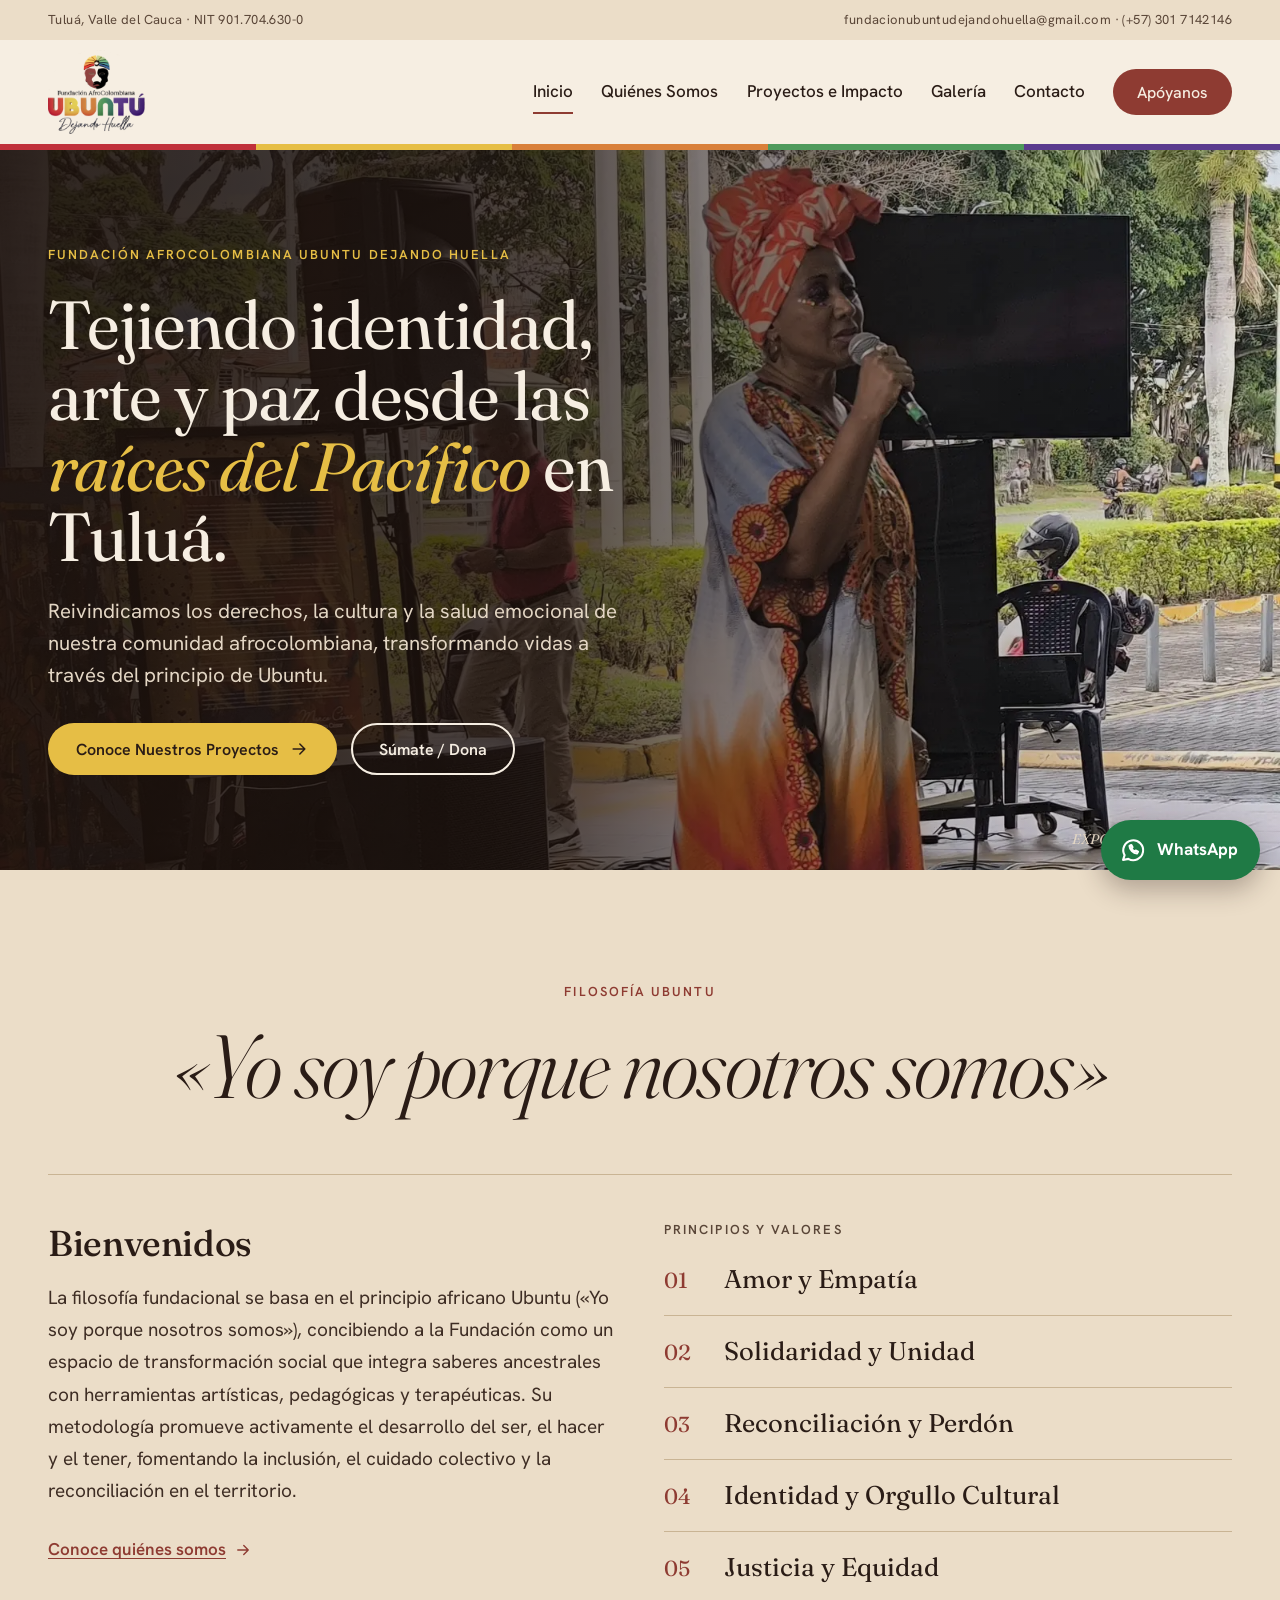
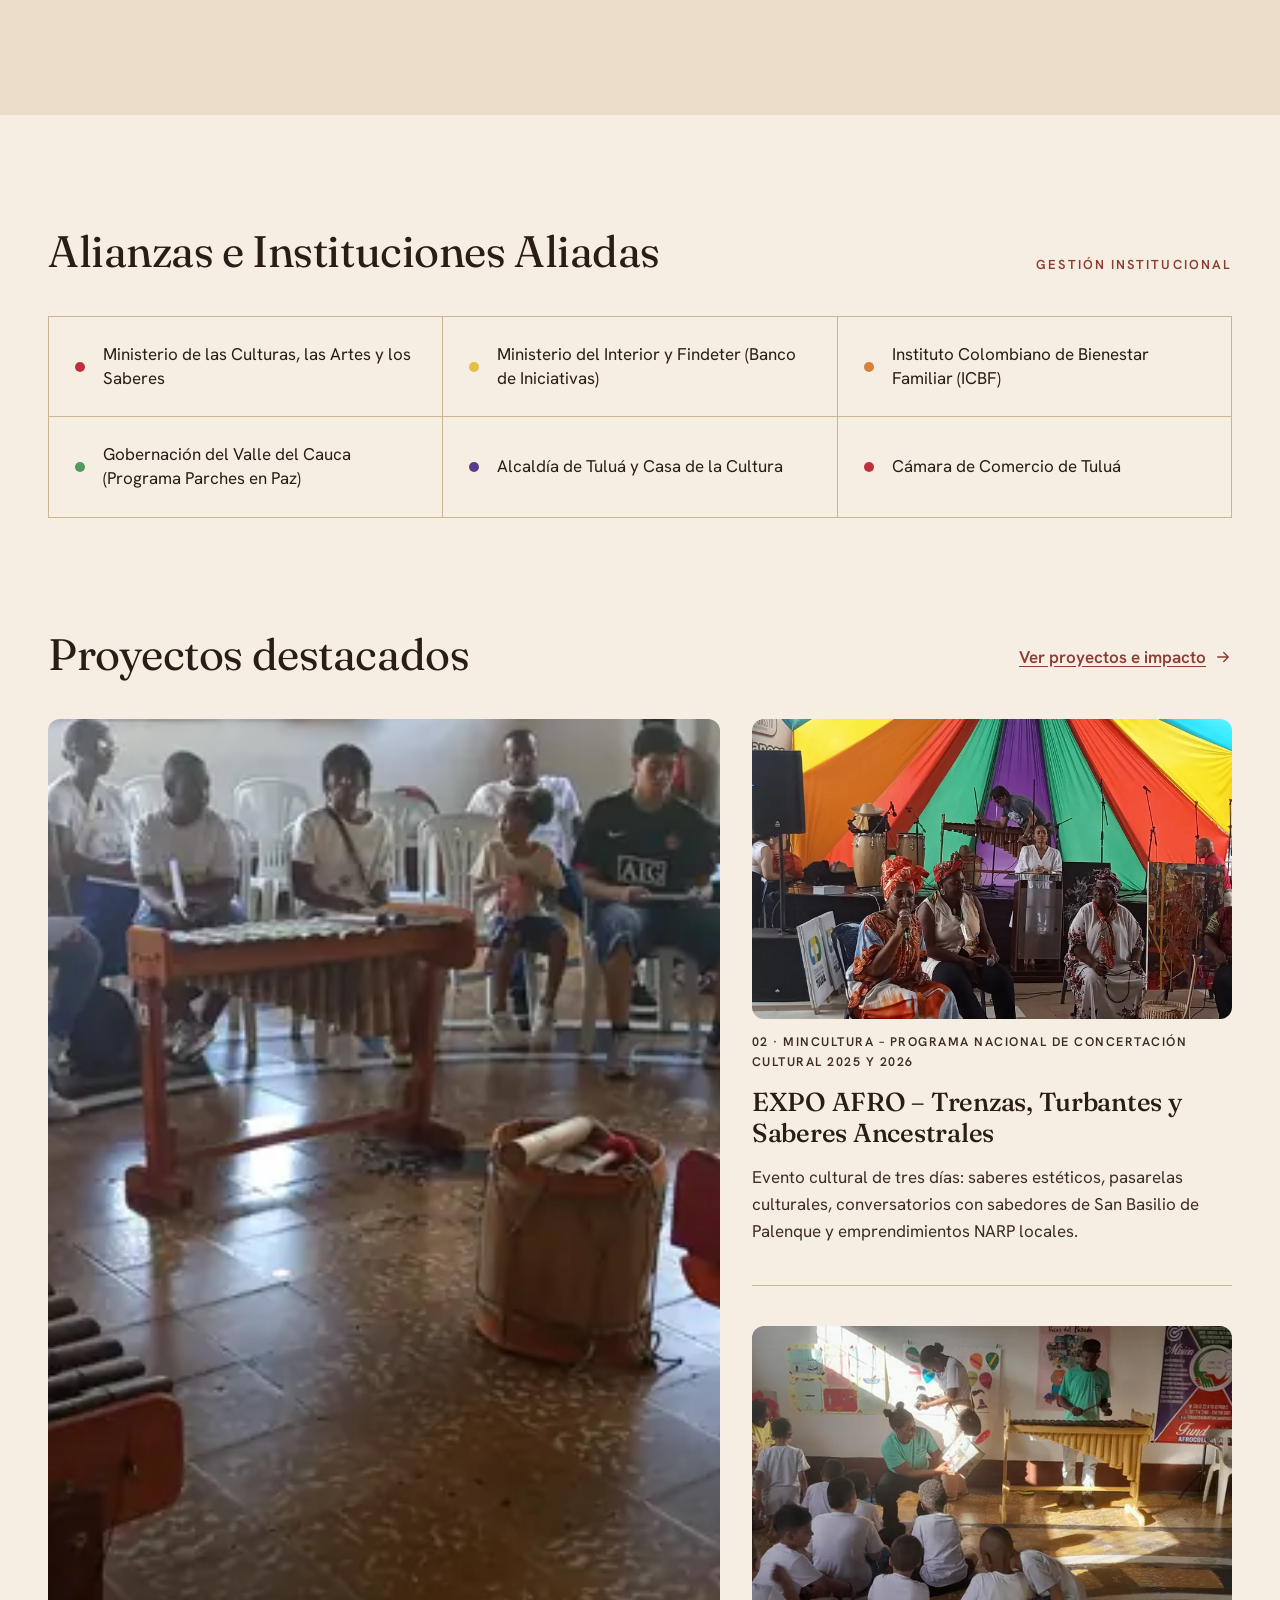
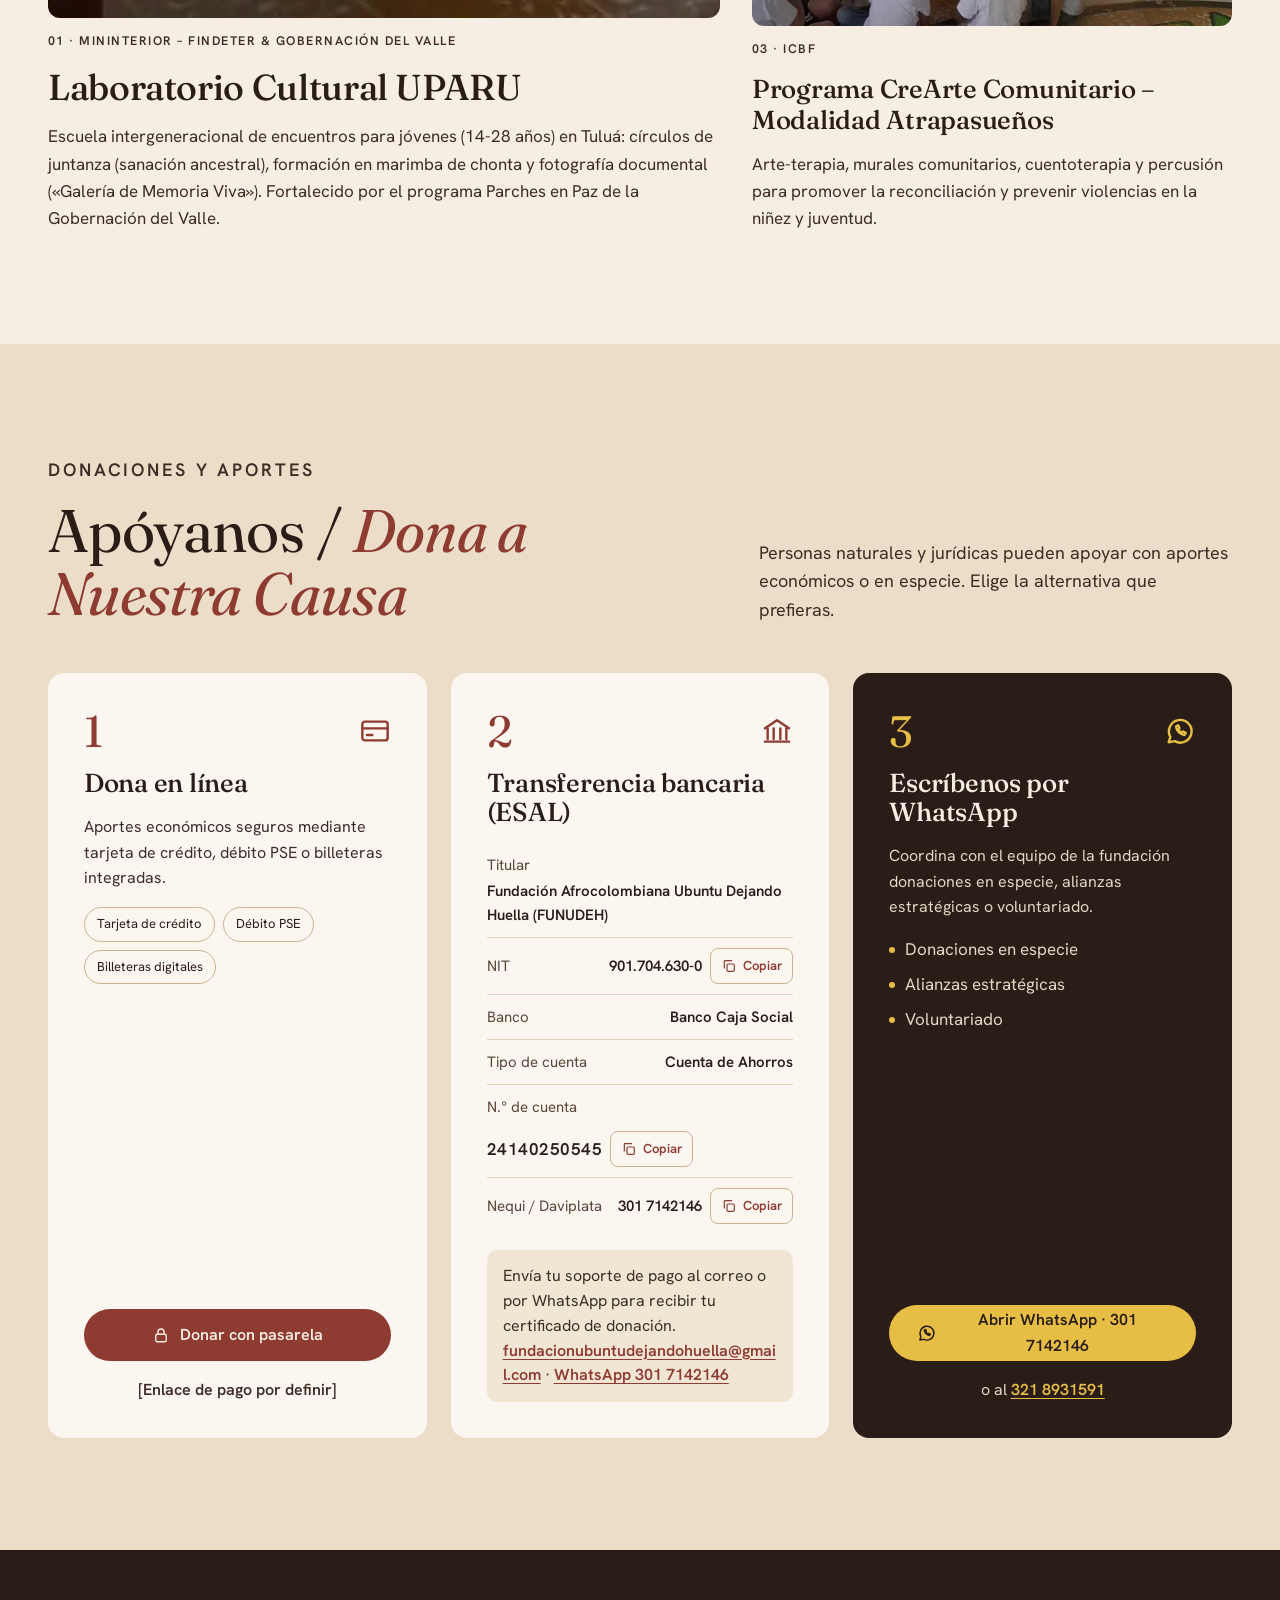
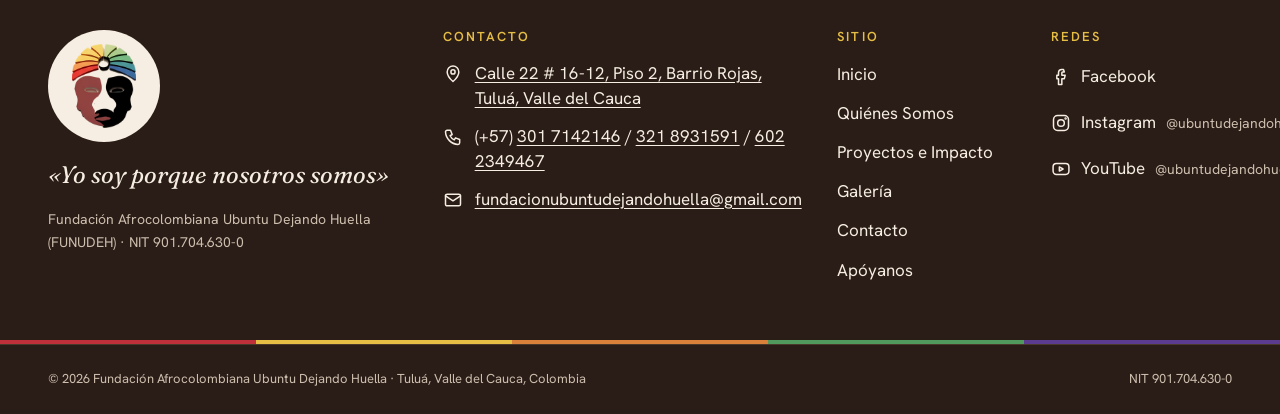
==== index.html @ 9c63a025 "Primera versión del sitio web" ====
<!doctype html>
<html lang="es">
<head>
  <meta charset="utf-8">
  <meta name="viewport" content="width=device-width, initial-scale=1">
  <title>FUNUDEH · Fundación Afrocolombiana Ubuntu Dejando Huella · Tuluá</title>
  <meta name="description" content="Fundación Afrocolombiana Ubuntu Dejando Huella (FUNUDEH), Tuluá, Valle del Cauca. Tejiendo identidad, arte y paz desde las raíces del Pacífico. Yo soy porque nosotros somos.">
  <meta name="theme-color" content="#2A1C16">
  <meta property="og:type" content="website">
  <meta property="og:locale" content="es_CO">
  <meta property="og:site_name" content="FUNUDEH">
  <meta property="og:title" content="FUNUDEH · Fundación Afrocolombiana Ubuntu Dejando Huella · Tuluá">
  <meta property="og:description" content="Fundación Afrocolombiana Ubuntu Dejando Huella (FUNUDEH), Tuluá, Valle del Cauca. Tejiendo identidad, arte y paz desde las raíces del Pacífico. Yo soy porque nosotros somos.">
  <meta property="og:image" content="imagenes/og-funudeh.jpg">
  <link rel="icon" type="image/png" sizes="32x32" href="imagenes/favicon-32.png">
  <link rel="apple-touch-icon" href="imagenes/apple-touch-icon.png">
  <link rel="preconnect" href="https://fonts.googleapis.com">
  <link rel="preconnect" href="https://fonts.gstatic.com" crossorigin>
  <link rel="stylesheet" href="https://fonts.googleapis.com/css2?family=Fraunces:ital,opsz,wght@0,9..144,300..600;1,9..144,300..500&amp;family=Hanken+Grotesk:wght@400;500;600;700&amp;display=swap">
  <!-- Carga prioritaria de la foto principal. Si cambias la foto del hero en contenido.js, cambia también esta línea. -->
  <link rel="preload" as="image" type="image/webp" href="imagenes/inicio-hero.webp"
        imagesrcset="imagenes/inicio-hero-600.webp 600w, imagenes/inicio-hero-900.webp 900w, imagenes/inicio-hero-1200.webp 1200w, imagenes/inicio-hero-1600.webp 1600w, imagenes/inicio-hero.webp 1920w"
        imagesizes="100vw" fetchpriority="high">
  <link rel="stylesheet" href="css/estilos.css">
</head>
<body data-pagina="inicio">
  <a class="saltar" href="#principal">Saltar al contenido</a>
  <div id="encabezado"></div>
  <main id="principal" tabindex="-1"></main>
  <div id="pie-pagina"></div>

  <noscript>
    <div class="sin-js">
      <p><strong>Fundación Afrocolombiana Ubuntu Dejando Huella (FUNUDEH)</strong></p>
      <p>Para ver este sitio completo activa JavaScript en tu navegador.</p>
      <p>Contacto: <a href="mailto:fundacionubuntudejandohuella@gmail.com">fundacionubuntudejandohuella@gmail.com</a> · WhatsApp 301 7142146</p>
    </div>
  </noscript>

  <!-- Todo el contenido editable está en contenido.js -->
  <script src="contenido.js"></script>
  <script src="js/sitio.js"></script>
</body>
</html>
---- css/estilos.css ----
/* =====================================================================
   FUNUDEH · Estilos — Propuesta A "Tierra y Palabra"
   ===================================================================== */

:root {
  /* Paleta */
  --crema: #F6EEE2;
  --arena: #EBDDC8;
  --arena-clara: #F1E6D4;
  --papel: #FBF7F0;
  --tinta: #2A1C16;
  --tinta-2: #3E2D24;
  --tinta-suave: #5A4638;
  --linea: #C9B494;
  --linea-suave: #E3D3BC;
  --terracota: #8E3B32;
  --terracota-oscuro: #6A2A23;
  --ocre: #E6BE45;
  --verde-wa: #1F7A45;
  --verde-wa-oscuro: #17613A;
  --texto-claro: #F6EEE2;
  --texto-claro-2: #E3D6C4;

  /* Colores del logo (banda de turbante) */
  --logo-rojo: #C0303A;
  --logo-amarillo: #E6BE45;
  --logo-naranja: #D9803A;
  --logo-verde: #4F9A5C;
  --logo-morado: #5B3B8E;

  /* Tipografía */
  --fuente-titulo: "Fraunces", Georgia, "Times New Roman", serif;
  --fuente-texto: "Hanken Grotesk", "Segoe UI", system-ui, -apple-system, sans-serif;

  /* Medidas */
  --ancho: 1200px;
  --margen: clamp(16px, 5vw, 48px);
  --seccion: clamp(64px, 9vw, 112px);
  --radio: 16px;
  --radio-pildora: 999px;
  --sombra: 0 10px 30px rgba(42, 28, 22, 0.12);
}

/* ---------- Base ---------- */
*, *::before, *::after { box-sizing: border-box; }
html { -webkit-text-size-adjust: 100%; scroll-padding-top: 24px; }
body {
  margin: 0;
  background: var(--crema);
  color: var(--tinta);
  font-family: var(--fuente-texto);
  font-size: 1.0625rem;
  line-height: 1.6;
  text-rendering: optimizeLegibility;
}
img { max-width: 100%; height: auto; display: block; }
h1, h2, h3, h4 { margin: 0; font-family: var(--fuente-titulo); font-weight: 500; line-height: 1.12; letter-spacing: -0.01em; }
p { margin: 0; }
ul, ol { margin: 0; padding: 0; }
a { color: var(--terracota); text-underline-offset: 3px; }
a:hover { color: var(--terracota-oscuro); }
button, input, textarea, select { font: inherit; color: inherit; }
:focus-visible { outline: 3px solid var(--terracota); outline-offset: 3px; border-radius: 4px; }
.sobre-oscuro :focus-visible, .pie :focus-visible, .hero :focus-visible { outline-color: var(--ocre); }

.visualmente-oculto {
  position: absolute !important; width: 1px; height: 1px; padding: 0; margin: -1px;
  overflow: hidden; clip: rect(0 0 0 0); white-space: nowrap; border: 0;
}
.saltar {
  position: absolute; left: 16px; top: -100px; z-index: 100;
  background: var(--tinta); color: var(--texto-claro); padding: 12px 20px; border-radius: 8px; font-weight: 600;
}
.saltar:focus { top: 16px; color: var(--texto-claro); }

.contenedor { width: 100%; max-width: calc(var(--ancho) + 2 * var(--margen)); margin-inline: auto; padding-inline: var(--margen); }
.seccion { padding-block: var(--seccion); }
.seccion--arena { background: var(--arena); }

.antetitulo {
  font-family: var(--fuente-texto); font-size: 0.8125rem; font-weight: 600;
  letter-spacing: 0.16em; text-transform: uppercase; color: var(--terracota);
}
.titulo-seccion { font-size: clamp(2rem, 3.6vw, 2.75rem); font-weight: 400; }
.cabecera-seccion { display: flex; flex-wrap: wrap; gap: 16px 32px; justify-content: space-between; align-items: end; margin-bottom: 40px; }
.enlace-flecha { display: inline-flex; align-items: center; gap: 8px; font-weight: 600; min-height: 44px; }
.enlace-flecha svg { transition: transform .2s ease; }
.enlace-flecha:hover svg { transform: translateX(3px); }

/* ---------- Botones ---------- */
.boton {
  display: inline-flex; align-items: center; justify-content: center; gap: 10px;
  min-height: 52px; padding: 0 26px; border-radius: var(--radio-pildora);
  font-weight: 600; font-size: 1rem; text-decoration: none; border: 2px solid transparent;
  cursor: pointer; transition: background-color .2s ease, color .2s ease, border-color .2s ease;
  text-align: center;
}
.boton--oscuro { background: var(--tinta); color: var(--texto-claro); }
.boton--oscuro:hover { background: #000; color: var(--texto-claro); }
.boton--terracota { background: var(--terracota); color: var(--texto-claro); }
.boton--terracota:hover { background: var(--terracota-oscuro); color: var(--texto-claro); }
.boton--ocre { background: var(--ocre); color: var(--tinta); }
.boton--ocre:hover { background: #F0CD5E; color: var(--tinta); }
.boton--contorno { border-color: var(--terracota); color: var(--terracota); background: transparent; }
.boton--contorno:hover { background: var(--terracota); color: var(--texto-claro); }
.boton--contorno-claro { border-color: var(--texto-claro); color: var(--texto-claro); background: transparent; }
.boton--contorno-claro:hover { background: var(--texto-claro); color: var(--tinta); }
.boton--whatsapp { background: var(--verde-wa); color: #fff; }
.boton--whatsapp:hover { background: var(--verde-wa-oscuro); color: #fff; }
.boton--bloque { width: 100%; }

/* ---------- Banda de turbante (colores del logo) ---------- */
.banda-turbante { display: flex; height: 6px; }
.banda-turbante span { flex: 1; }
.banda-turbante span:nth-child(1) { background: var(--logo-rojo); }
.banda-turbante span:nth-child(2) { background: var(--logo-amarillo); }
.banda-turbante span:nth-child(3) { background: var(--logo-naranja); }
.banda-turbante span:nth-child(4) { background: var(--logo-verde); }
.banda-turbante span:nth-child(5) { background: var(--logo-morado); }

/* ---------- Encabezado ---------- */
.franja-superior { background: var(--arena); color: var(--tinta-suave); font-size: 0.8125rem; letter-spacing: 0.03em; }
.franja-superior .contenedor { display: flex; justify-content: space-between; gap: 16px; min-height: 40px; align-items: center; }
.franja-superior a { color: var(--tinta-suave); text-decoration: none; }
.franja-superior a:hover { color: var(--terracota); text-decoration: underline; }
.encabezado { background: var(--crema); position: relative; z-index: 20; }
.encabezado .contenedor { display: flex; align-items: center; justify-content: space-between; gap: 24px; min-height: 104px; }
.logo-enlace { display: inline-flex; flex-shrink: 0; }
.logo-enlace img { height: 84px; width: auto; }
.nav-principal ul { list-style: none; display: flex; align-items: center; gap: clamp(16px, 2.2vw, 32px); }
.nav-principal a { color: var(--tinta); text-decoration: none; font-weight: 500; padding-block: 10px; border-bottom: 2px solid transparent; }
.nav-principal a:hover { color: var(--terracota); }
.nav-principal a[aria-current="page"] { border-bottom-color: var(--terracota); }
.nav-principal .boton { min-height: 46px; padding: 0 22px; border-bottom: 0; color: var(--texto-claro); }
.nav-principal .boton:hover { color: var(--texto-claro); }
.boton-menu {
  display: none; width: 48px; height: 48px; border-radius: 50%; border: 1px solid var(--linea);
  background: transparent; cursor: pointer; align-items: center; justify-content: center; padding: 0;
}

@media (max-width: 960px) {
  .franja-superior { display: none; }
  .encabezado .contenedor { min-height: 76px; }
  .logo-enlace img { height: 60px; }
  .boton-menu { display: inline-flex; }
  .nav-principal {
    position: absolute; left: 0; right: 0; top: 100%;
    background: var(--crema); border-top: 1px solid var(--linea-suave);
    box-shadow: 0 18px 30px rgba(42, 28, 22, 0.15);
    display: none;
  }
  .nav-principal.abierto { display: block; }
  .nav-principal ul { flex-direction: column; align-items: stretch; gap: 0; padding: 8px var(--margen) 24px; }
  .nav-principal li a { display: flex; align-items: center; min-height: 52px; border-bottom: 1px solid var(--linea-suave); font-size: 1.125rem; }
  .nav-principal a[aria-current="page"] { color: var(--terracota); border-bottom-color: var(--linea-suave); font-weight: 700; }
  .nav-principal li:last-child { margin-top: 16px; }
  .nav-principal .boton { width: 100%; min-height: 52px; }
}

/* ---------- Hero (Inicio) ---------- */
.hero { position: relative; isolation: isolate; color: var(--texto-claro); min-height: clamp(560px, 80vh, 760px); display: flex; align-items: center; }
.hero__foto { position: absolute; inset: 0; z-index: -2; }
.hero__foto img { width: 100%; height: 100%; object-fit: cover; }
.hero::before {
  content: ""; position: absolute; inset: 0; z-index: -1;
  background: linear-gradient(90deg, rgba(28, 17, 12, 0.92) 0%, rgba(28, 17, 12, 0.78) 42%, rgba(28, 17, 12, 0.25) 75%, rgba(28, 17, 12, 0.1) 100%);
}
.hero .contenedor { padding-block: 88px; }
.hero__texto { max-width: 640px; display: flex; flex-direction: column; gap: 24px; }
.hero .antetitulo { color: var(--ocre); }
.hero h1 { font-size: clamp(2.5rem, 5.4vw, 4.25rem); font-weight: 400; line-height: 1.04; letter-spacing: -0.015em; }
.hero h1 em { color: var(--ocre); font-style: italic; }
.hero__sub { font-size: clamp(1.0625rem, 1.6vw, 1.3125rem); line-height: 1.55; color: var(--texto-claro-2); max-width: 580px; }
.hero__botones { display: flex; flex-wrap: wrap; gap: 14px; padding-top: 8px; }
.hero__pie { position: absolute; right: var(--margen); bottom: 20px; font-family: var(--fuente-titulo); font-style: italic; font-size: 0.875rem; color: var(--texto-claro-2); }

@media (max-width: 720px) {
  .hero { align-items: flex-end; min-height: 640px; }
  .hero::before { background: linear-gradient(0deg, rgba(28, 17, 12, 0.95) 0%, rgba(28, 17, 12, 0.85) 50%, rgba(28, 17, 12, 0.3) 85%, rgba(28, 17, 12, 0.15) 100%); }
  .hero .contenedor { padding-block: 150px 56px; }
  .hero__botones .boton { width: 100%; }
  .hero__pie { top: 16px; bottom: auto; }
}

/* ---------- Encabezado de páginas internas ---------- */
.cabecera-pagina { background: var(--arena); padding-block: clamp(56px, 8vw, 96px); }
.cabecera-pagina h1 { font-size: clamp(2.25rem, 5vw, 3.75rem); font-weight: 400; margin-top: 14px; max-width: 900px; }
.cabecera-pagina p.intro { margin-top: 18px; font-size: clamp(1.0625rem, 1.5vw, 1.25rem); color: var(--tinta-2); max-width: 720px; }

/* ---------- Ubuntu (Inicio) ---------- */
.ubuntu__lema { text-align: center; display: flex; flex-direction: column; gap: 18px; align-items: center; margin-bottom: clamp(40px, 6vw, 64px); }
.lema-grande { font-family: var(--fuente-titulo); font-style: italic; font-weight: 300; font-size: clamp(2.75rem, 7vw, 5.75rem); line-height: 1; letter-spacing: -0.02em; }
.ubuntu__cuerpo { display: grid; grid-template-columns: repeat(2, minmax(0, 1fr)); gap: 48px; border-top: 1px solid var(--linea); padding-top: 48px; }
.ubuntu__cuerpo h2 { font-size: clamp(1.75rem, 3vw, 2.25rem); margin-bottom: 18px; }
.ubuntu__cuerpo p { font-size: 1.1875rem; line-height: 1.7; color: var(--tinta-2); margin-bottom: 20px; }
.lista-principios { list-style: none; counter-reset: principio; }
.lista-principios li { counter-increment: principio; display: flex; gap: 24px; align-items: baseline; padding: 15px 0; border-bottom: 1px solid var(--linea); font-family: var(--fuente-titulo); font-size: clamp(1.25rem, 2vw, 1.625rem); }
.lista-principios li:last-child { border-bottom: 0; }
.lista-principios li::before { content: counter(principio, decimal-leading-zero); color: var(--terracota); font-size: 0.85em; min-width: 36px; }
.subtitulo-lista { font-family: var(--fuente-texto); font-size: 0.8125rem; font-weight: 600; letter-spacing: 0.16em; text-transform: uppercase; color: var(--tinta-suave); margin-bottom: 6px; }

@media (max-width: 820px) { .ubuntu__cuerpo { grid-template-columns: minmax(0, 1fr); gap: 32px; } }

/* ---------- Alianzas ---------- */
.alianzas { list-style: none; display: grid; grid-template-columns: repeat(3, minmax(0, 1fr)); border-top: 1px solid var(--linea); border-left: 1px solid var(--linea); }
.alianzas li { display: flex; align-items: center; gap: 18px; padding: 26px; border-right: 1px solid var(--linea); border-bottom: 1px solid var(--linea); font-size: 1.0625rem; line-height: 1.4; }
.alianzas li img { width: 88px; height: 64px; object-fit: contain; flex-shrink: 0; }
.alianzas__marca { width: 10px; height: 10px; border-radius: 50%; flex-shrink: 0; background: var(--terracota); }
.alianzas li:nth-child(5n+1) .alianzas__marca { background: var(--logo-rojo); }
.alianzas li:nth-child(5n+2) .alianzas__marca { background: var(--logo-amarillo); }
.alianzas li:nth-child(5n+3) .alianzas__marca { background: var(--logo-naranja); }
.alianzas li:nth-child(5n+4) .alianzas__marca { background: var(--logo-verde); }
.alianzas li:nth-child(5n+5) .alianzas__marca { background: var(--logo-morado); }
@media (max-width: 900px) { .alianzas { grid-template-columns: repeat(2, minmax(0, 1fr)); } }
@media (max-width: 520px) { .alianzas { grid-template-columns: minmax(0, 1fr); } .alianzas li { padding: 18px 20px; } }

/* ---------- Proyectos destacados (Inicio) ---------- */
.destacados { display: grid; grid-template-columns: minmax(0, 7fr) minmax(0, 5fr); gap: 40px 32px; }
.destacados__lateral { display: flex; flex-direction: column; gap: 40px; }
.tarjeta-proyecto { display: flex; flex-direction: column; gap: 14px; }
.tarjeta-proyecto__foto { border-radius: 12px; overflow: hidden; background: var(--linea-suave); aspect-ratio: 16 / 10; }
.tarjeta-proyecto--grande .tarjeta-proyecto__foto { aspect-ratio: auto; flex-grow: 1; min-height: 380px; }
@media (max-width: 900px) { .tarjeta-proyecto--grande .tarjeta-proyecto__foto { aspect-ratio: 16 / 10; flex-grow: 0; min-height: 0; } }
.tarjeta-proyecto__foto img { width: 100%; height: 100%; object-fit: cover; transition: transform .5s ease; }
.tarjeta-proyecto:hover .tarjeta-proyecto__foto img { transform: scale(1.03); }
.tarjeta-proyecto .antetitulo { letter-spacing: 0.12em; font-size: 0.78rem; }
.tarjeta-proyecto h3 { font-size: 1.625rem; line-height: 1.2; }
.tarjeta-proyecto--grande h3 { font-size: clamp(1.75rem, 3vw, 2.25rem); }
.tarjeta-proyecto h3 a { color: var(--tinta); text-decoration: none; }
.tarjeta-proyecto h3 a:hover { color: var(--terracota); text-decoration: underline; }
.tarjeta-proyecto p { color: var(--tinta-2); line-height: 1.6; }
.destacados__lateral .tarjeta-proyecto:first-child { padding-bottom: 40px; border-bottom: 1px solid var(--linea); }
@media (max-width: 900px) { .destacados { grid-template-columns: minmax(0, 1fr); } }

/* ---------- Dona ---------- */
.dona__cabecera { display: grid; grid-template-columns: minmax(0, 7fr) minmax(0, 5fr); gap: 24px 48px; align-items: end; margin-bottom: 48px; }
.dona__cabecera h2 { font-size: clamp(2.5rem, 5vw, 3.75rem); font-weight: 400; line-height: 1.05; margin-top: 14px; }
.dona__cabecera h2 em { color: var(--terracota); }
.dona__cabecera p { font-size: 1.125rem; color: var(--tinta-2); }
.dona__opciones { display: grid; grid-template-columns: repeat(3, minmax(0, 1fr)); gap: 24px; align-items: stretch; }
.opcion-dona { background: var(--papel); border-radius: var(--radio); padding: clamp(24px, 3vw, 36px); display: flex; flex-direction: column; gap: 16px; }
.opcion-dona--oscura { background: var(--tinta); color: var(--texto-claro); }
.opcion-dona__num { display: flex; justify-content: space-between; align-items: center; }
.opcion-dona__num span { font-family: var(--fuente-titulo); font-size: 2.75rem; color: var(--terracota); line-height: 1; }
.opcion-dona--oscura .opcion-dona__num span { color: var(--ocre); }
.opcion-dona__num svg { color: var(--terracota); }
.opcion-dona--oscura .opcion-dona__num svg { color: var(--ocre); }
.opcion-dona h3 { font-size: 1.625rem; }
.opcion-dona p { color: var(--tinta-2); font-size: 1rem; }
.opcion-dona--oscura p { color: var(--texto-claro-2); }
.opcion-dona__relleno { flex-grow: 1; }
.chips { list-style: none; display: flex; flex-wrap: wrap; gap: 8px; }
.chips li { padding: 6px 12px; border-radius: var(--radio-pildora); border: 1px solid var(--linea); font-size: 0.8125rem; }
.opcion-dona--oscura .chips li { border-color: #6B5646; }
.aviso-pendiente { font-size: 0.8125rem; color: var(--tinta-suave); text-align: center; font-weight: 600; }
.mensaje-pendiente { font-size: 0.9375rem; background: var(--arena-clara); border-radius: 10px; padding: 12px 14px; color: var(--tinta-2); }
.mensaje-pendiente[hidden] { display: none; }

.datos-banco { margin: 0; display: flex; flex-direction: column; font-size: 0.9375rem; }
.datos-banco > div { display: flex; justify-content: space-between; align-items: center; gap: 12px; padding: 10px 0; border-bottom: 1px solid var(--linea-suave); flex-wrap: wrap; }
.datos-banco > div:last-child { border-bottom: 0; }
.datos-banco dt { color: var(--tinta-suave); }
.datos-banco dd { margin: 0; font-weight: 600; text-align: right; display: flex; align-items: center; gap: 8px; }
.datos-banco .dato-completo { flex-direction: column; align-items: flex-start; gap: 2px; }
.datos-banco .dato-completo dd { text-align: left; }
.numero-cuenta { font-variant-numeric: tabular-nums; letter-spacing: 0.03em; font-size: 1.0625rem; }
.boton-copiar {
  display: inline-flex; align-items: center; justify-content: center; gap: 6px;
  min-height: 36px; min-width: 44px; padding: 0 10px; border-radius: 8px; border: 1px solid var(--linea);
  background: transparent; color: var(--terracota); font-size: 0.8125rem; font-weight: 600; cursor: pointer;
}
.boton-copiar:hover { background: var(--arena-clara); }
.nota-soporte { padding: 14px 16px; background: var(--arena-clara); border-radius: 10px; font-size: 0.9375rem; line-height: 1.55; color: var(--tinta-2); }
.nota-soporte a { font-weight: 600; word-break: break-word; }
.lista-temas { list-style: none; display: flex; flex-direction: column; gap: 8px; color: var(--texto-claro-2); }
.lista-temas li { display: flex; gap: 10px; align-items: center; }
.lista-temas li::before { content: ""; width: 6px; height: 6px; border-radius: 50%; background: var(--ocre); }
.whatsapp-alterno { font-size: 0.9375rem; color: var(--texto-claro-2); text-align: center; }
.whatsapp-alterno a { color: var(--ocre); font-weight: 600; }
.whatsapp-alterno a:hover { color: #F0CD5E; }
@media (max-width: 1000px) { .dona__opciones { grid-template-columns: minmax(0, 1fr); max-width: 640px; } .dona__cabecera { grid-template-columns: minmax(0, 1fr); } }

/* ---------- Banda de apoyo (páginas internas) ---------- */
.banda-apoyo { background: var(--terracota); color: var(--texto-claro); }
.banda-apoyo .contenedor { display: flex; flex-wrap: wrap; gap: 24px 48px; align-items: center; justify-content: space-between; padding-block: 56px; }
.banda-apoyo h2 { font-size: clamp(1.75rem, 3vw, 2.25rem); font-weight: 400; }
.banda-apoyo p { color: #F3E3D6; margin-top: 8px; max-width: 620px; }

/* ---------- Quiénes somos ---------- */
.bloque-dos { display: grid; grid-template-columns: minmax(0, 4fr) minmax(0, 8fr); gap: 32px 64px; }
.bloque-dos + .bloque-dos { margin-top: clamp(48px, 7vw, 80px); padding-top: clamp(48px, 7vw, 80px); border-top: 1px solid var(--linea); }
.bloque-dos h2 { font-size: clamp(1.75rem, 3vw, 2.5rem); }
.texto-largo { font-size: 1.1875rem; line-height: 1.75; color: var(--tinta-2); max-width: 760px; }
.texto-largo + .texto-largo { margin-top: 20px; }
.mision-vision { display: grid; grid-template-columns: repeat(2, minmax(0, 1fr)); gap: 24px; }
.mision-vision article { background: var(--papel); border-radius: var(--radio); padding: clamp(28px, 4vw, 44px); display: flex; flex-direction: column; gap: 16px; }
.mision-vision h2 { font-size: clamp(1.75rem, 3vw, 2.25rem); }
.mision-vision p { font-size: 1.0625rem; line-height: 1.7; color: var(--tinta-2); }
.principios-detalle { list-style: none; display: grid; grid-template-columns: repeat(auto-fit, minmax(220px, 1fr)); gap: 0; border-top: 1px solid var(--linea); }
.principios-detalle li { padding: 28px 24px 28px 0; border-bottom: 1px solid var(--linea); display: flex; flex-direction: column; gap: 10px; }
.principios-detalle .marca { width: 28px; height: 6px; border-radius: 3px; }
.principios-detalle h3 { font-size: 1.375rem; }
.principios-detalle p { color: var(--tinta-2); font-size: 1rem; }
.equipo { display: grid; grid-template-columns: minmax(0, 5fr) minmax(0, 7fr); gap: 24px; }
.tarjeta-equipo { background: var(--papel); border-radius: var(--radio); padding: 32px; display: flex; flex-direction: column; gap: 10px; }
.tarjeta-equipo .cargo { font-size: 0.8125rem; font-weight: 600; letter-spacing: 0.14em; text-transform: uppercase; color: var(--terracota); }
.tarjeta-equipo .nombre { font-family: var(--fuente-titulo); font-size: 1.75rem; line-height: 1.2; }
.lista-consejo { list-style: none; display: grid; grid-template-columns: repeat(2, minmax(0, 1fr)); gap: 12px 24px; }
.lista-consejo li { font-family: var(--fuente-titulo); font-size: 1.25rem; padding: 12px 0; border-bottom: 1px solid var(--linea-suave); }
.datos-institucionales { margin: 0; display: grid; grid-template-columns: repeat(auto-fit, minmax(200px, 1fr)); gap: 0 24px; }
.datos-institucionales div { padding: 16px 0; border-bottom: 1px solid var(--linea); }
.datos-institucionales dt { font-size: 0.8125rem; font-weight: 600; letter-spacing: 0.12em; text-transform: uppercase; color: var(--tinta-suave); }
.datos-institucionales dd { margin: 4px 0 0; font-family: var(--fuente-titulo); font-size: 1.25rem; }
@media (max-width: 860px) {
  .bloque-dos, .mision-vision, .equipo { grid-template-columns: minmax(0, 1fr); }
  .lista-consejo { grid-template-columns: minmax(0, 1fr); }
}

/* ---------- Proyectos (página) ---------- */
.proyecto { display: grid; grid-template-columns: repeat(12, minmax(0, 1fr)); gap: 32px; align-items: start; }
.proyecto + .proyecto { margin-top: clamp(64px, 9vw, 112px); padding-top: clamp(64px, 9vw, 112px); border-top: 1px solid var(--linea); }
.proyecto__texto { grid-column: span 5; display: flex; flex-direction: column; gap: 18px; }
.proyecto__fotos { grid-column: span 7; display: grid; grid-template-columns: minmax(0, 3fr) minmax(0, 2fr); gap: 16px; }
.proyecto:nth-child(even) .proyecto__texto { order: 2; }
.proyecto__num { font-family: var(--fuente-titulo); font-size: 3.5rem; line-height: 1; color: var(--terracota); }
.proyecto h2 { font-size: clamp(1.875rem, 3.4vw, 2.625rem); }
.proyecto__aliados { display: flex; flex-direction: column; gap: 2px; font-size: 0.9375rem; }
.proyecto__aliados span { font-size: 0.8125rem; font-weight: 600; letter-spacing: 0.12em; text-transform: uppercase; color: var(--tinta-suave); }
.proyecto__aliados strong { color: var(--terracota); font-weight: 600; }
.proyecto__enfoque { font-size: 1.125rem; line-height: 1.7; color: var(--tinta-2); }
.lista-componentes { list-style: none; display: flex; flex-direction: column; border-top: 1px solid var(--linea); }
.lista-componentes li { padding: 12px 0; border-bottom: 1px solid var(--linea); display: flex; gap: 12px; align-items: baseline; }
.lista-componentes li::before { content: ""; width: 8px; height: 8px; flex-shrink: 0; border-radius: 50%; background: var(--terracota); transform: translateY(-2px); }
.proyecto__nota { font-family: var(--fuente-titulo); font-style: italic; color: var(--tinta-suave); }
.proyecto__logo { width: 120px; height: auto; }
.foto-con-pie { margin: 0; display: flex; flex-direction: column; gap: 8px; }
.foto-con-pie .marco { border-radius: 12px; overflow: hidden; background: var(--linea-suave); height: 100%; }
.foto-con-pie img { width: 100%; height: 100%; object-fit: cover; }
.foto-con-pie figcaption { font-family: var(--fuente-titulo); font-style: italic; font-size: 0.9375rem; color: var(--tinta-suave); }
.proyecto__fotos .foto-con-pie:first-child .marco { aspect-ratio: 4 / 5; }
.proyecto__fotos .foto-con-pie:last-child .marco { aspect-ratio: 4 / 5; }
@media (max-width: 900px) {
  .proyecto__texto, .proyecto__fotos { grid-column: 1 / -1; }
  .proyecto:nth-child(even) .proyecto__texto { order: 0; }
  .proyecto__fotos .foto-con-pie .marco { aspect-ratio: 4 / 3; }
}
@media (max-width: 520px) { .proyecto__fotos { grid-template-columns: minmax(0, 1fr); } }

/* ---------- Galería ---------- */
.filtros { display: flex; flex-wrap: wrap; gap: 10px; margin-bottom: 32px; }
.filtro {
  min-height: 44px; padding: 0 18px; border-radius: var(--radio-pildora); border: 1px solid var(--linea);
  background: transparent; cursor: pointer; font-weight: 500;
}
.filtro:hover { border-color: var(--terracota); color: var(--terracota); }
.filtro[aria-pressed="true"] { background: var(--tinta); border-color: var(--tinta); color: var(--texto-claro); }
.rejilla-galeria { list-style: none; display: grid; grid-template-columns: repeat(auto-fill, minmax(280px, 1fr)); gap: 16px; }
.rejilla-galeria li[hidden] { display: none; }
.miniatura {
  display: block; width: 100%; padding: 0; border: 0; background: var(--linea-suave); cursor: zoom-in;
  border-radius: 12px; overflow: hidden; aspect-ratio: 4 / 3; position: relative;
}
.miniatura img { width: 100%; height: 100%; object-fit: cover; transition: transform .5s ease; }
.miniatura:hover img { transform: scale(1.04); }
.miniatura__pie {
  position: absolute; left: 0; right: 0; bottom: 0; padding: 32px 14px 12px; text-align: left;
  background: linear-gradient(0deg, rgba(28, 17, 12, 0.85), rgba(28, 17, 12, 0)); color: var(--texto-claro);
  font-size: 0.875rem; line-height: 1.35;
}
.galeria-vacia { color: var(--tinta-suave); }

.videos { display: grid; grid-template-columns: repeat(auto-fill, minmax(320px, 1fr)); gap: 24px; margin-top: 32px; }
.video { margin: 0; display: flex; flex-direction: column; gap: 10px; }
.video__marco { aspect-ratio: 16 / 9; border-radius: 12px; overflow: hidden; background: var(--tinta); position: relative; }
.video__marco iframe { width: 100%; height: 100%; border: 0; }
.video__boton { width: 100%; height: 100%; border: 0; padding: 0; cursor: pointer; background: var(--tinta); position: relative; }
.video__boton img { width: 100%; height: 100%; object-fit: cover; opacity: 0.85; }
.video__boton .reproducir { position: absolute; inset: 0; margin: auto; width: 72px; height: 72px; border-radius: 50%; background: var(--terracota); color: #fff; display: flex; align-items: center; justify-content: center; }
.bloque-youtube { background: var(--tinta); color: var(--texto-claro); border-radius: var(--radio); padding: clamp(28px, 4vw, 48px); display: flex; flex-wrap: wrap; gap: 24px 48px; align-items: center; justify-content: space-between; }
.bloque-youtube h2 { font-size: clamp(1.75rem, 3vw, 2.25rem); font-weight: 400; }
.bloque-youtube p { color: var(--texto-claro-2); margin-top: 8px; max-width: 560px; }

/* Visor de fotos */
.visor { border: 0; padding: 0; background: transparent; max-width: 100vw; max-height: 100vh; width: 100vw; height: 100vh; margin: 0; }
.visor::backdrop { background: rgba(20, 12, 8, 0.94); }
.visor__contenido { width: 100%; height: 100%; display: grid; grid-template-columns: 72px 1fr 72px; grid-template-rows: 72px 1fr auto; align-items: center; justify-items: center; color: var(--texto-claro); }
.visor figure { grid-column: 2; grid-row: 2; margin: 0; display: flex; flex-direction: column; align-items: center; gap: 14px; max-height: 100%; min-height: 0; }
.visor img { max-width: min(1400px, calc(100vw - 160px)); max-height: calc(100vh - 200px); width: auto; height: auto; border-radius: 8px; }
.visor figcaption { font-family: var(--fuente-titulo); font-style: italic; text-align: center; padding: 0 16px 16px; }
.visor__boton { width: 52px; height: 52px; border-radius: 50%; border: 1px solid rgba(246, 238, 226, 0.4); background: rgba(42, 28, 22, 0.6); color: var(--texto-claro); cursor: pointer; display: inline-flex; align-items: center; justify-content: center; }
.visor__boton:hover { background: var(--terracota); border-color: var(--terracota); }
.visor__cerrar { grid-column: 3; grid-row: 1; }
.visor__anterior { grid-column: 1; grid-row: 2; }
.visor__siguiente { grid-column: 3; grid-row: 2; }
.visor__contador { grid-column: 1 / 3; grid-row: 1; justify-self: start; padding-left: 24px; font-size: 0.9375rem; color: var(--texto-claro-2); }
.visor :focus-visible { outline-color: var(--ocre); }
@media (max-width: 640px) {
  .visor__contenido { grid-template-columns: minmax(0, 1fr) minmax(0, 1fr); grid-template-rows: 64px 1fr auto; }
  .visor figure { grid-column: 1 / -1; }
  .visor img { max-width: calc(100vw - 24px); max-height: calc(100vh - 220px); }
  .visor__cerrar { grid-column: 2; justify-self: end; margin-right: 12px; }
  .visor__anterior { grid-column: 1; grid-row: 3; justify-self: end; margin: 0 8px 24px; }
  .visor__siguiente { grid-column: 2; grid-row: 3; justify-self: start; margin: 0 8px 24px; }
  .visor__contador { grid-column: 1; padding-left: 16px; }
}

/* ---------- Contacto ---------- */
.contacto-rejilla { display: grid; grid-template-columns: minmax(0, 7fr) minmax(0, 5fr); gap: 48px; align-items: start; }
.formulario { background: var(--papel); border-radius: var(--radio); padding: clamp(24px, 4vw, 44px); display: flex; flex-direction: column; gap: 20px; }
.formulario h2 { font-size: clamp(1.75rem, 3vw, 2.25rem); }
.campo { display: flex; flex-direction: column; gap: 6px; }
.campo label { font-weight: 600; font-size: 0.9375rem; }
.campo .opcional { font-weight: 400; color: var(--tinta-suave); }
.campo input, .campo textarea {
  width: 100%; min-height: 50px; padding: 12px 14px; border-radius: 10px;
  border: 1.5px solid #B7A07F; background: #fff; color: var(--tinta); font-size: 1rem;
}
.campo textarea { min-height: 160px; resize: vertical; }
.campo input:focus-visible, .campo textarea:focus-visible { outline: 3px solid var(--terracota); outline-offset: 1px; border-color: var(--terracota); }
.campo [aria-invalid="true"] { border-color: #A12622; }
.campo .error { color: #A12622; font-size: 0.875rem; font-weight: 600; }
.campo .error:empty { display: none; }
.campos-dos { display: grid; grid-template-columns: repeat(2, minmax(0, 1fr)); gap: 20px; }
.trampa { position: absolute; left: -9999px; width: 1px; height: 1px; overflow: hidden; }
.estado-formulario { padding: 14px 16px; border-radius: 10px; background: #E4EFE3; color: #1D4D2C; font-weight: 500; }
.estado-formulario--error { background: #F6E0DC; color: #7A1E17; }
.estado-formulario:empty { display: none; }
.info-contacto { display: flex; flex-direction: column; gap: 28px; }
.info-contacto h2 { font-size: 1.5rem; }
.info-lista { list-style: none; display: flex; flex-direction: column; gap: 18px; }
.info-lista li { display: flex; gap: 14px; align-items: flex-start; }
.info-lista svg { flex-shrink: 0; margin-top: 3px; color: var(--terracota); }
.info-lista .etiqueta { display: block; font-size: 0.8125rem; font-weight: 600; letter-spacing: 0.12em; text-transform: uppercase; color: var(--tinta-suave); }
.info-lista a { word-break: break-word; }
.tarjeta-whatsapp { background: var(--tinta); color: var(--texto-claro); border-radius: var(--radio); padding: 28px; display: flex; flex-direction: column; gap: 14px; }
.tarjeta-whatsapp h2 { font-size: 1.5rem; }
.tarjeta-whatsapp p { color: var(--texto-claro-2); }
.tarjeta-whatsapp .etiqueta-linea { font-size: 0.8125rem; color: var(--texto-claro-2); margin-top: 4px; }
.redes-lista { list-style: none; display: flex; flex-wrap: wrap; gap: 10px; }
.redes-lista a { display: inline-flex; align-items: center; gap: 10px; min-height: 48px; padding: 0 18px; border-radius: var(--radio-pildora); border: 1px solid var(--linea); color: var(--tinta); text-decoration: none; font-weight: 500; }
.redes-lista a:hover { border-color: var(--terracota); color: var(--terracota); }
@media (max-width: 900px) { .contacto-rejilla { grid-template-columns: minmax(0, 1fr); } }
@media (max-width: 560px) { .campos-dos { grid-template-columns: minmax(0, 1fr); } }

/* ---------- Pie de página ---------- */
.pie { background: var(--tinta); color: var(--texto-claro); padding-top: 80px; }
.pie a { color: var(--texto-claro); }
.pie a:hover { color: var(--ocre); }
.pie__rejilla { display: grid; grid-template-columns: minmax(0, 4fr) minmax(0, 4fr) minmax(0, 2fr) minmax(0, 2fr); gap: 40px 32px; padding-bottom: 56px; }
.pie__marca { display: flex; flex-direction: column; gap: 18px; }
.pie__emblema { width: 112px; height: 112px; border-radius: 50%; background: var(--crema); display: flex; align-items: center; justify-content: center; }
.pie__emblema img { height: 84px; width: auto; }
.pie__lema { font-family: var(--fuente-titulo); font-style: italic; font-size: 1.5rem; line-height: 1.25; }
.pie__legal { font-size: 0.875rem; color: #CDBFAE; }
.pie h2 { font-family: var(--fuente-texto); font-size: 0.8125rem; font-weight: 600; letter-spacing: 0.16em; text-transform: uppercase; color: var(--ocre); margin-bottom: 16px; }
.pie ul { list-style: none; display: flex; flex-direction: column; gap: 12px; }
.pie__contacto li { display: flex; gap: 12px; align-items: flex-start; line-height: 1.5; }
.pie__contacto svg { flex-shrink: 0; margin-top: 3px; }
.pie__enlaces a { text-decoration: none; }
.pie__enlaces a:hover { text-decoration: underline; }
.pie__redes a { display: inline-flex; align-items: center; gap: 10px; text-decoration: none; min-height: 32px; }
.pie__redes .usuario { font-size: 0.875rem; color: #CDBFAE; }
.pie__base { border-top: 1px solid #4A382D; }
.pie__base .contenedor { display: flex; flex-wrap: wrap; justify-content: space-between; gap: 8px 24px; padding-block: 24px; font-size: 0.8125rem; color: #CDBFAE; }
.pie .banda-turbante { height: 4px; }
@media (max-width: 1000px) { .pie__rejilla { grid-template-columns: minmax(0, 1fr) minmax(0, 1fr); } }
@media (max-width: 600px) {
  .pie { padding-top: 56px; }
  .pie__rejilla { grid-template-columns: minmax(0, 1fr); gap: 36px; }
  .pie__base .contenedor { padding-bottom: 104px; } /* espacio para el botón flotante de WhatsApp */
}

/* ---------- Botón flotante de WhatsApp ---------- */
.whatsapp-flotante {
  position: fixed; right: 20px; bottom: 20px; z-index: 50;
  display: inline-flex; align-items: center; gap: 10px;
  height: 60px; padding: 0 22px 0 18px; border-radius: var(--radio-pildora);
  background: var(--verde-wa); color: #fff; text-decoration: none; font-weight: 700;
  box-shadow: 0 10px 26px rgba(42, 28, 22, 0.3);
  transition: background-color .2s ease, transform .2s ease;
}
.whatsapp-flotante:hover { background: var(--verde-wa-oscuro); color: #fff; transform: translateY(-2px); }
.whatsapp-flotante:focus-visible { outline: 3px solid var(--tinta); outline-offset: 3px; }
@media (max-width: 600px) {
  .whatsapp-flotante { width: 60px; padding: 0; justify-content: center; right: 16px; bottom: 16px; }
  .whatsapp-flotante .texto { position: absolute; width: 1px; height: 1px; overflow: hidden; clip: rect(0 0 0 0); white-space: nowrap; }
}

/* ---------- Sin JavaScript ---------- */
.sin-js { max-width: 640px; margin: 48px auto; padding: 24px; background: var(--papel); border-radius: var(--radio); }

/* ---------- Movimiento reducido ---------- */
@media (prefers-reduced-motion: reduce) {
  *, *::before, *::after { transition: none !important; animation: none !important; scroll-behavior: auto !important; }
}

/* ---------- Impresión ---------- */
@media print {
  .franja-superior, .nav-principal, .boton-menu, .whatsapp-flotante, .hero::before, .banda-apoyo { display: none !important; }
  body { background: #fff; }
  .hero { color: var(--tinta); min-height: 0; }
  .hero__foto { display: none; }
}
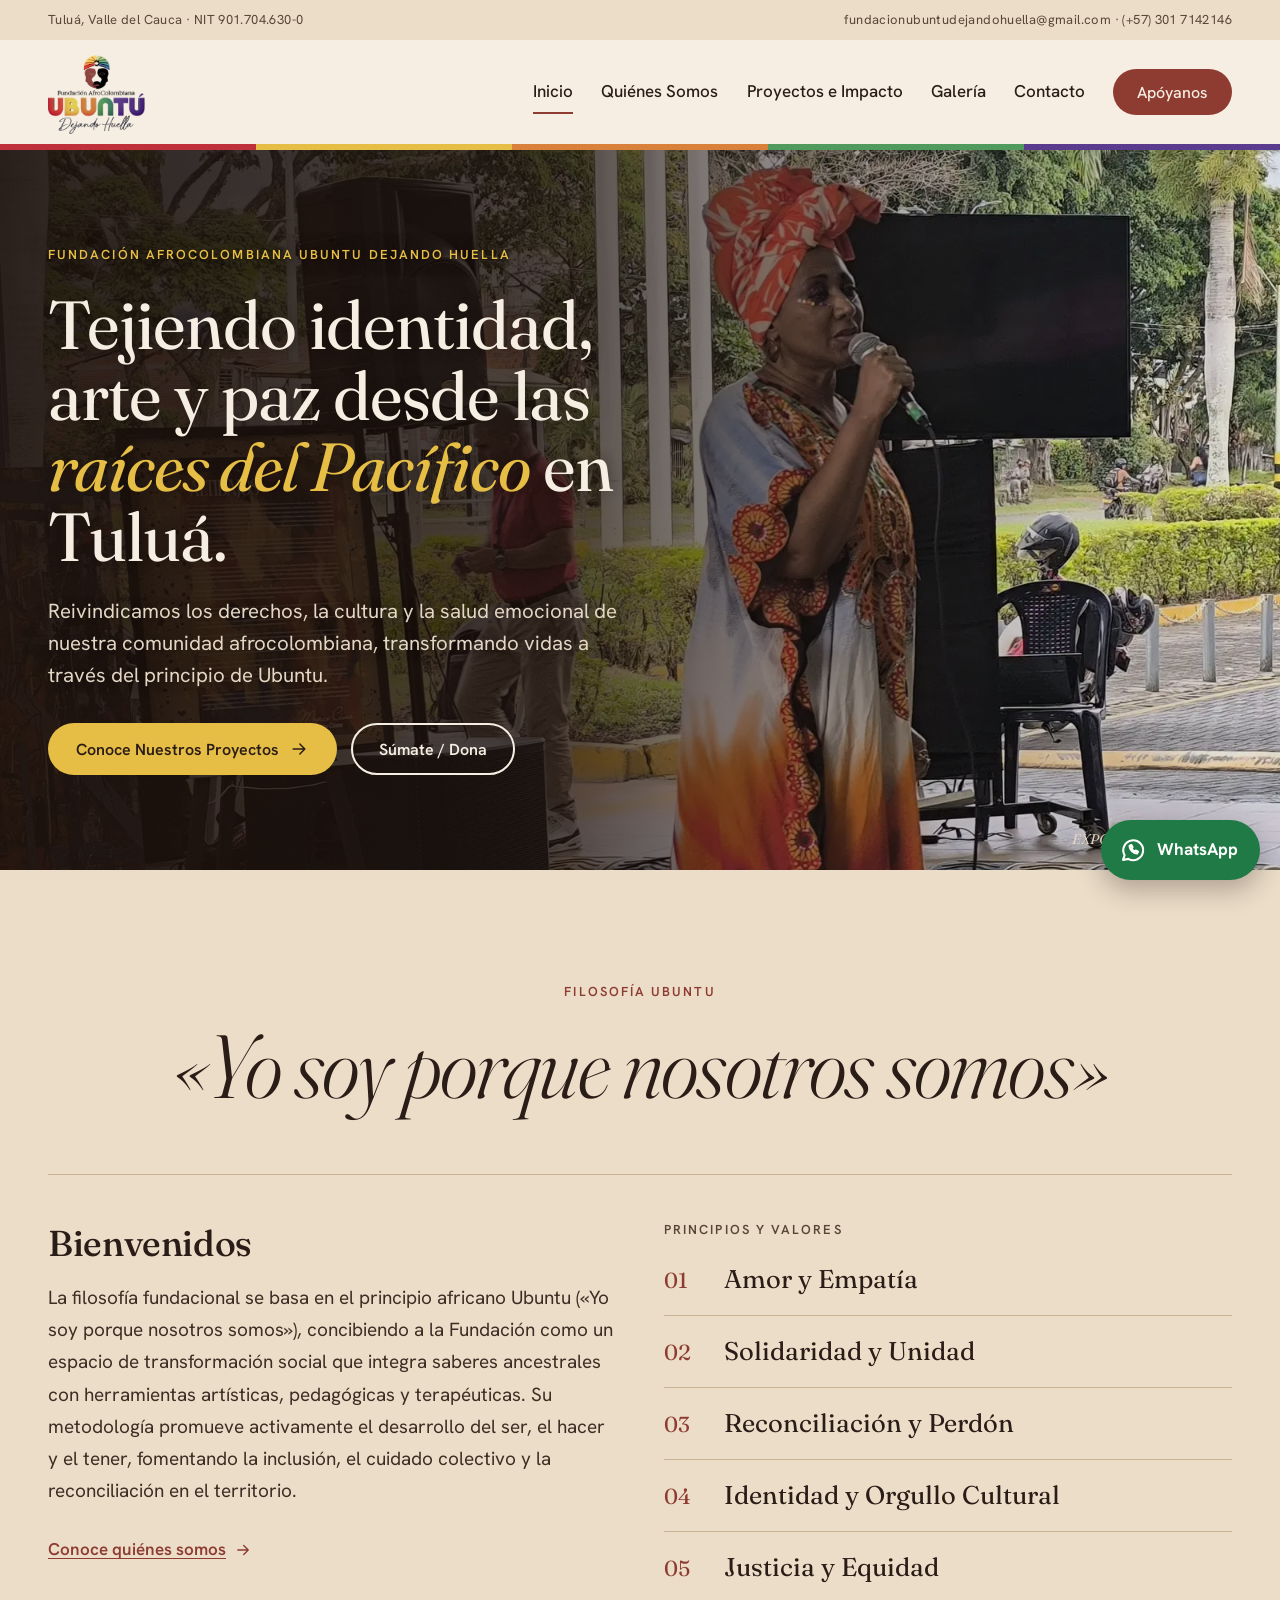
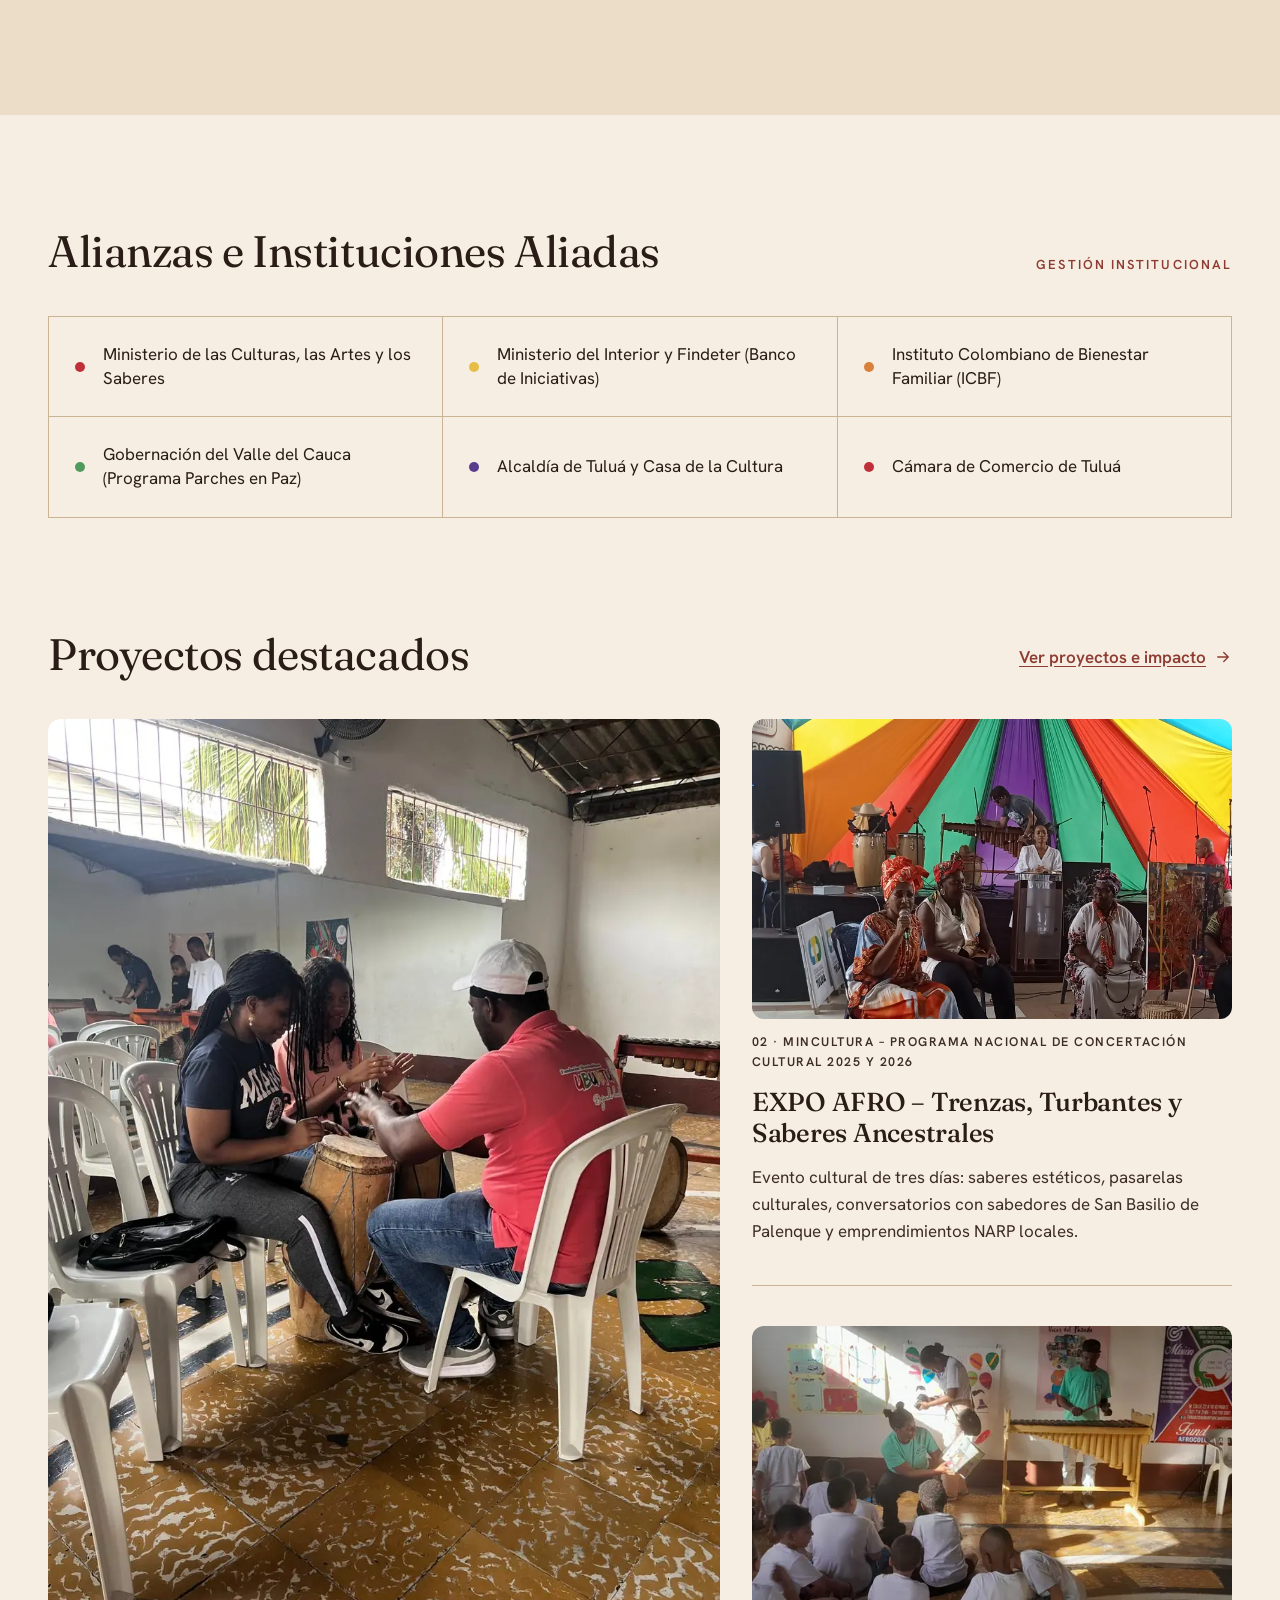
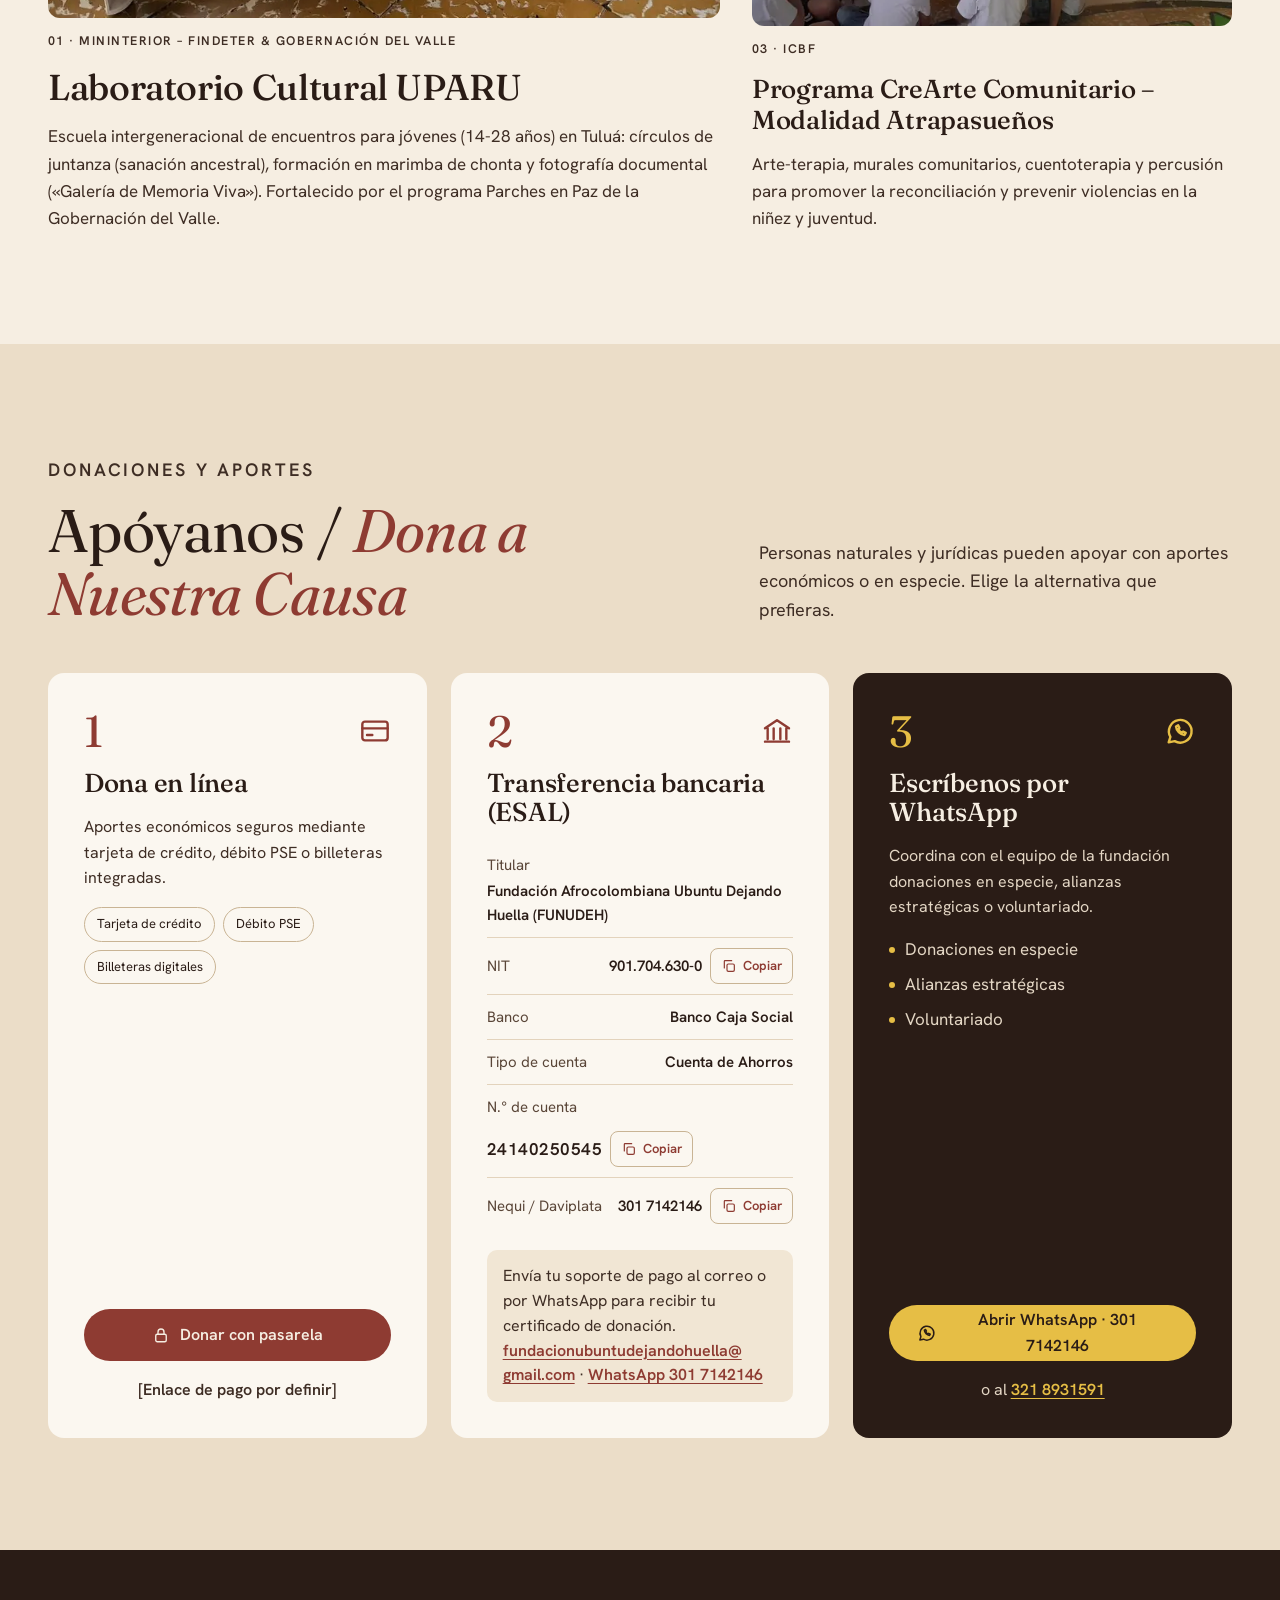
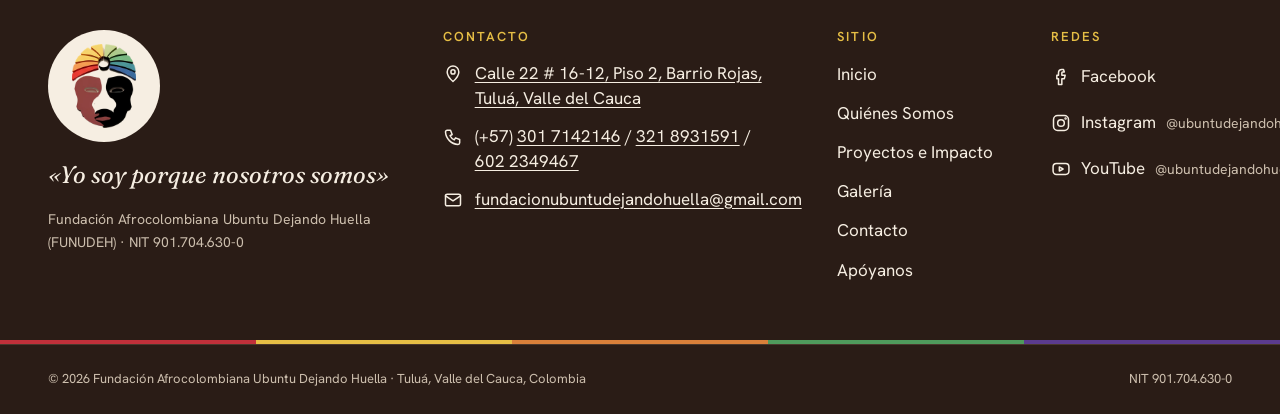
==== commit 3e4f66e3: "Ajustes de móvil, foto de Inicio por proyecto y vista previa al compartir - contenido.js: cada proye" ====
--- a/index.html
+++ b/index.html
@@ -11,7 +11,16 @@
   <meta property="og:site_name" content="FUNUDEH">
   <meta property="og:title" content="FUNUDEH · Fundación Afrocolombiana Ubuntu Dejando Huella · Tuluá">
   <meta property="og:description" content="Fundación Afrocolombiana Ubuntu Dejando Huella (FUNUDEH), Tuluá, Valle del Cauca. Tejiendo identidad, arte y paz desde las raíces del Pacífico. Yo soy porque nosotros somos.">
+  <!-- VISTA PREVIA AL COMPARTIR (WhatsApp, Facebook): cuando tengan dominio, og:image y og:url
+       deben ser direcciones COMPLETAS (https://...). Con rutas relativas la vista previa no muestra la foto.
+       Ejemplo: <meta property="og:image" content="https://www.DOMINIO.org/imagenes/og-funudeh.jpg">
+                <meta property="og:url" content="https://www.DOMINIO.org/index.html">
+       Ver LEEME.md, sección "Antes de publicar". -->
   <meta property="og:image" content="imagenes/og-funudeh.jpg">
+  <meta property="og:image:width" content="1200">
+  <meta property="og:image:height" content="630">
+  <meta property="og:image:alt" content="Mujer afrocolombiana con turbante habla al público durante EXPO AFRO 2026 en Tuluá.">
+  <!-- <meta property="og:url" content="https://www.DOMINIO.org/index.html"> -->
   <link rel="icon" type="image/png" sizes="32x32" href="imagenes/favicon-32.png">
   <link rel="apple-touch-icon" href="imagenes/apple-touch-icon.png">
   <link rel="preconnect" href="https://fonts.googleapis.com">
--- a/css/estilos.css
+++ b/css/estilos.css
@@ -52,7 +52,13 @@
   font-size: 1.0625rem;
   line-height: 1.6;
   text-rendering: optimizeLegibility;
-}
+  overflow-wrap: break-word;
+}
+/* Correos, teléfonos y enlaces largos se parten para no causar scroll horizontal en móvil */
+a[href^="mailto:"], .pie p, .nota-soporte, .datos-banco dd { overflow-wrap: anywhere; }
+a[href^="tel:"] { white-space: nowrap; } /* un teléfono no se parte en dos líneas */
+/* Los hijos de filas flexibles pueden encogerse (si no, el texto largo empuja el ancho) */
+.pie__contacto li > *, .info-lista li > *, .datos-banco dd, .franja-superior span { min-width: 0; }
 img { max-width: 100%; height: auto; display: block; }
 h1, h2, h3, h4 { margin: 0; font-family: var(--fuente-titulo); font-weight: 500; line-height: 1.12; letter-spacing: -0.01em; }
 p { margin: 0; }
@@ -167,7 +173,8 @@
 }
 .hero .contenedor { padding-block: 88px; }
 .hero__texto { max-width: 640px; display: flex; flex-direction: column; gap: 24px; }
-.hero .antetitulo { color: var(--ocre); }
+.hero .antetitulo { color: var(--ocre); text-shadow: 0 1px 2px rgba(20, 12, 8, 0.7), 0 0 18px rgba(20, 12, 8, 0.55); }
+.hero h1, .hero__sub { text-shadow: 0 1px 14px rgba(20, 12, 8, 0.45); }
 .hero h1 { font-size: clamp(2.5rem, 5.4vw, 4.25rem); font-weight: 400; line-height: 1.04; letter-spacing: -0.015em; }
 .hero h1 em { color: var(--ocre); font-style: italic; }
 .hero__sub { font-size: clamp(1.0625rem, 1.6vw, 1.3125rem); line-height: 1.55; color: var(--texto-claro-2); max-width: 580px; }
@@ -176,7 +183,8 @@
 
 @media (max-width: 720px) {
   .hero { align-items: flex-end; min-height: 640px; }
-  .hero::before { background: linear-gradient(0deg, rgba(28, 17, 12, 0.95) 0%, rgba(28, 17, 12, 0.85) 50%, rgba(28, 17, 12, 0.3) 85%, rgba(28, 17, 12, 0.15) 100%); }
+  .hero::before { background: linear-gradient(0deg, rgba(28, 17, 12, 0.96) 0%, rgba(28, 17, 12, 0.9) 55%, rgba(28, 17, 12, 0.8) 70%, rgba(28, 17, 12, 0.3) 88%, rgba(28, 17, 12, 0.15) 100%); }
+  .hero .antetitulo { color: #F0CD5E; }
   .hero .contenedor { padding-block: 150px 56px; }
   .hero__botones .boton { width: 100%; }
   .hero__pie { top: 16px; bottom: auto; }
@@ -431,7 +439,7 @@
 .info-lista li { display: flex; gap: 14px; align-items: flex-start; }
 .info-lista svg { flex-shrink: 0; margin-top: 3px; color: var(--terracota); }
 .info-lista .etiqueta { display: block; font-size: 0.8125rem; font-weight: 600; letter-spacing: 0.12em; text-transform: uppercase; color: var(--tinta-suave); }
-.info-lista a { word-break: break-word; }
+.info-lista a { overflow-wrap: anywhere; }
 .tarjeta-whatsapp { background: var(--tinta); color: var(--texto-claro); border-radius: var(--radio); padding: 28px; display: flex; flex-direction: column; gap: 14px; }
 .tarjeta-whatsapp h2 { font-size: 1.5rem; }
 .tarjeta-whatsapp p { color: var(--texto-claro-2); }
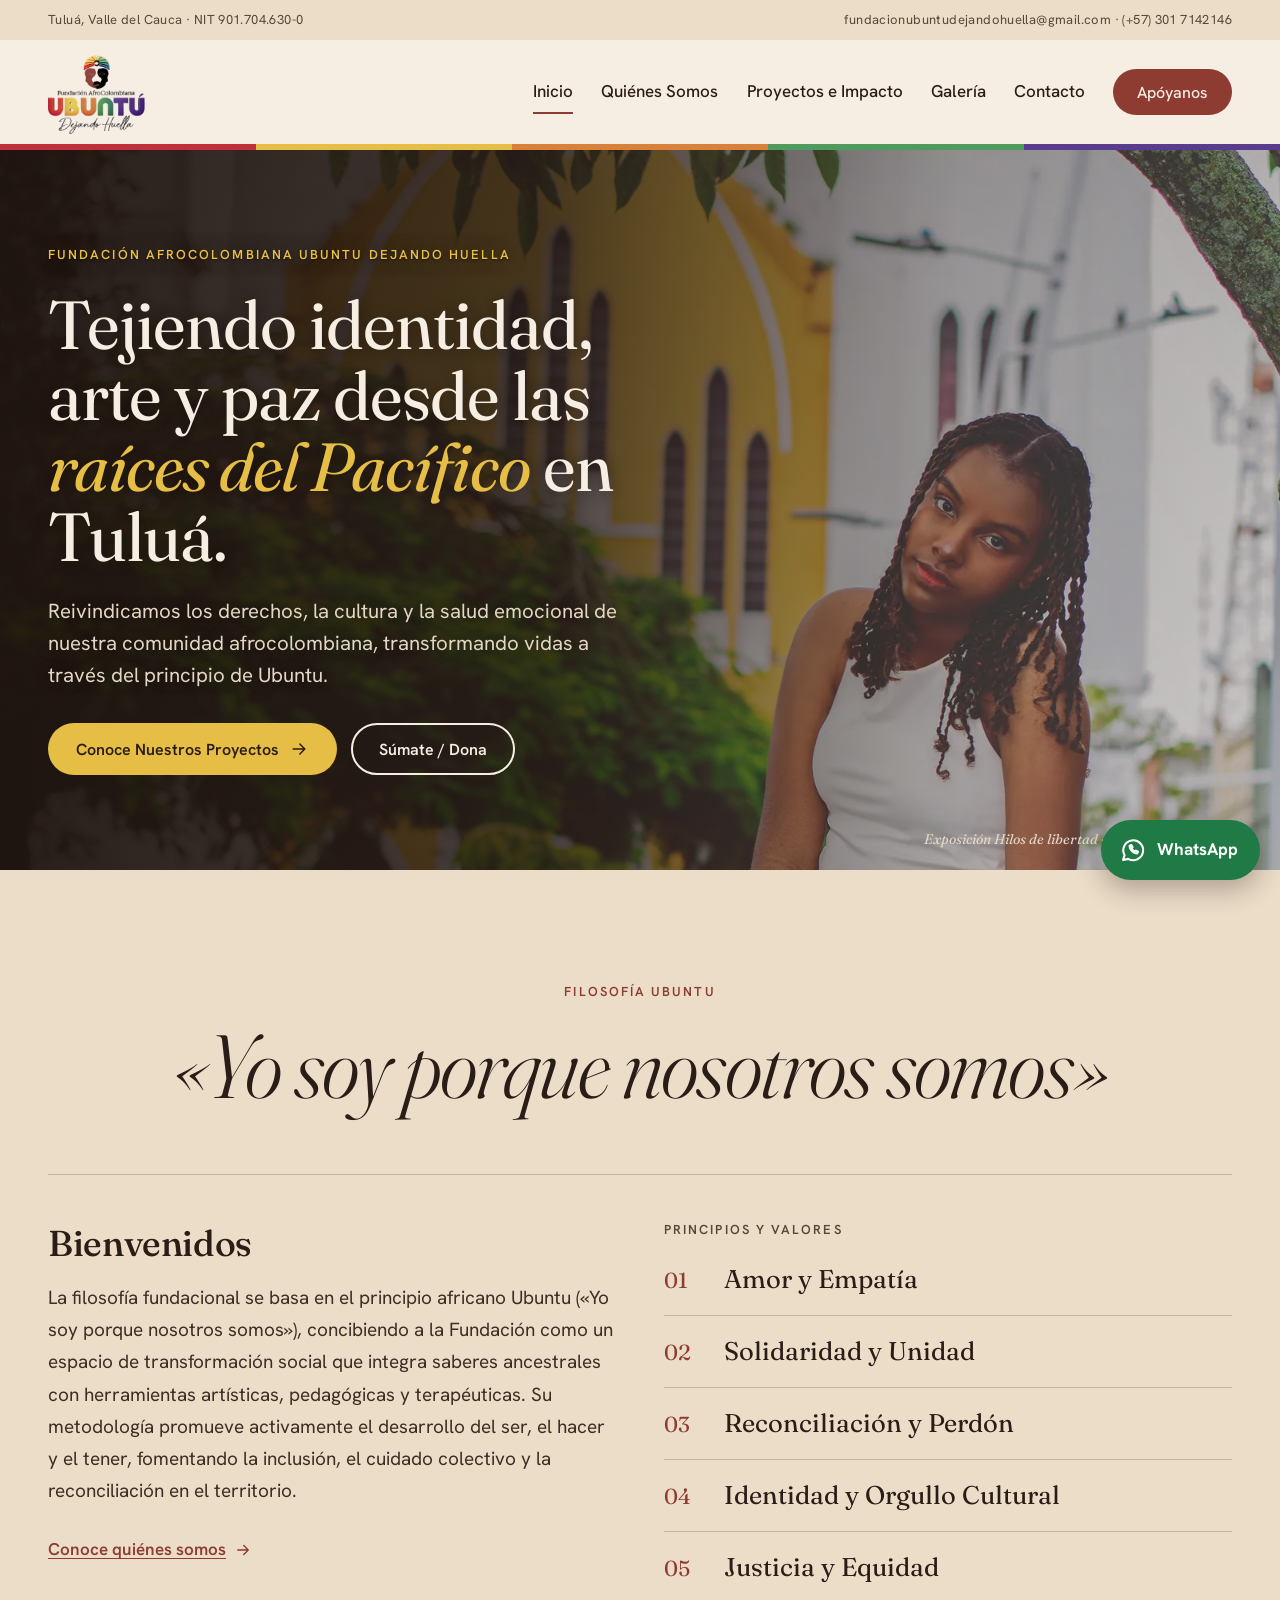
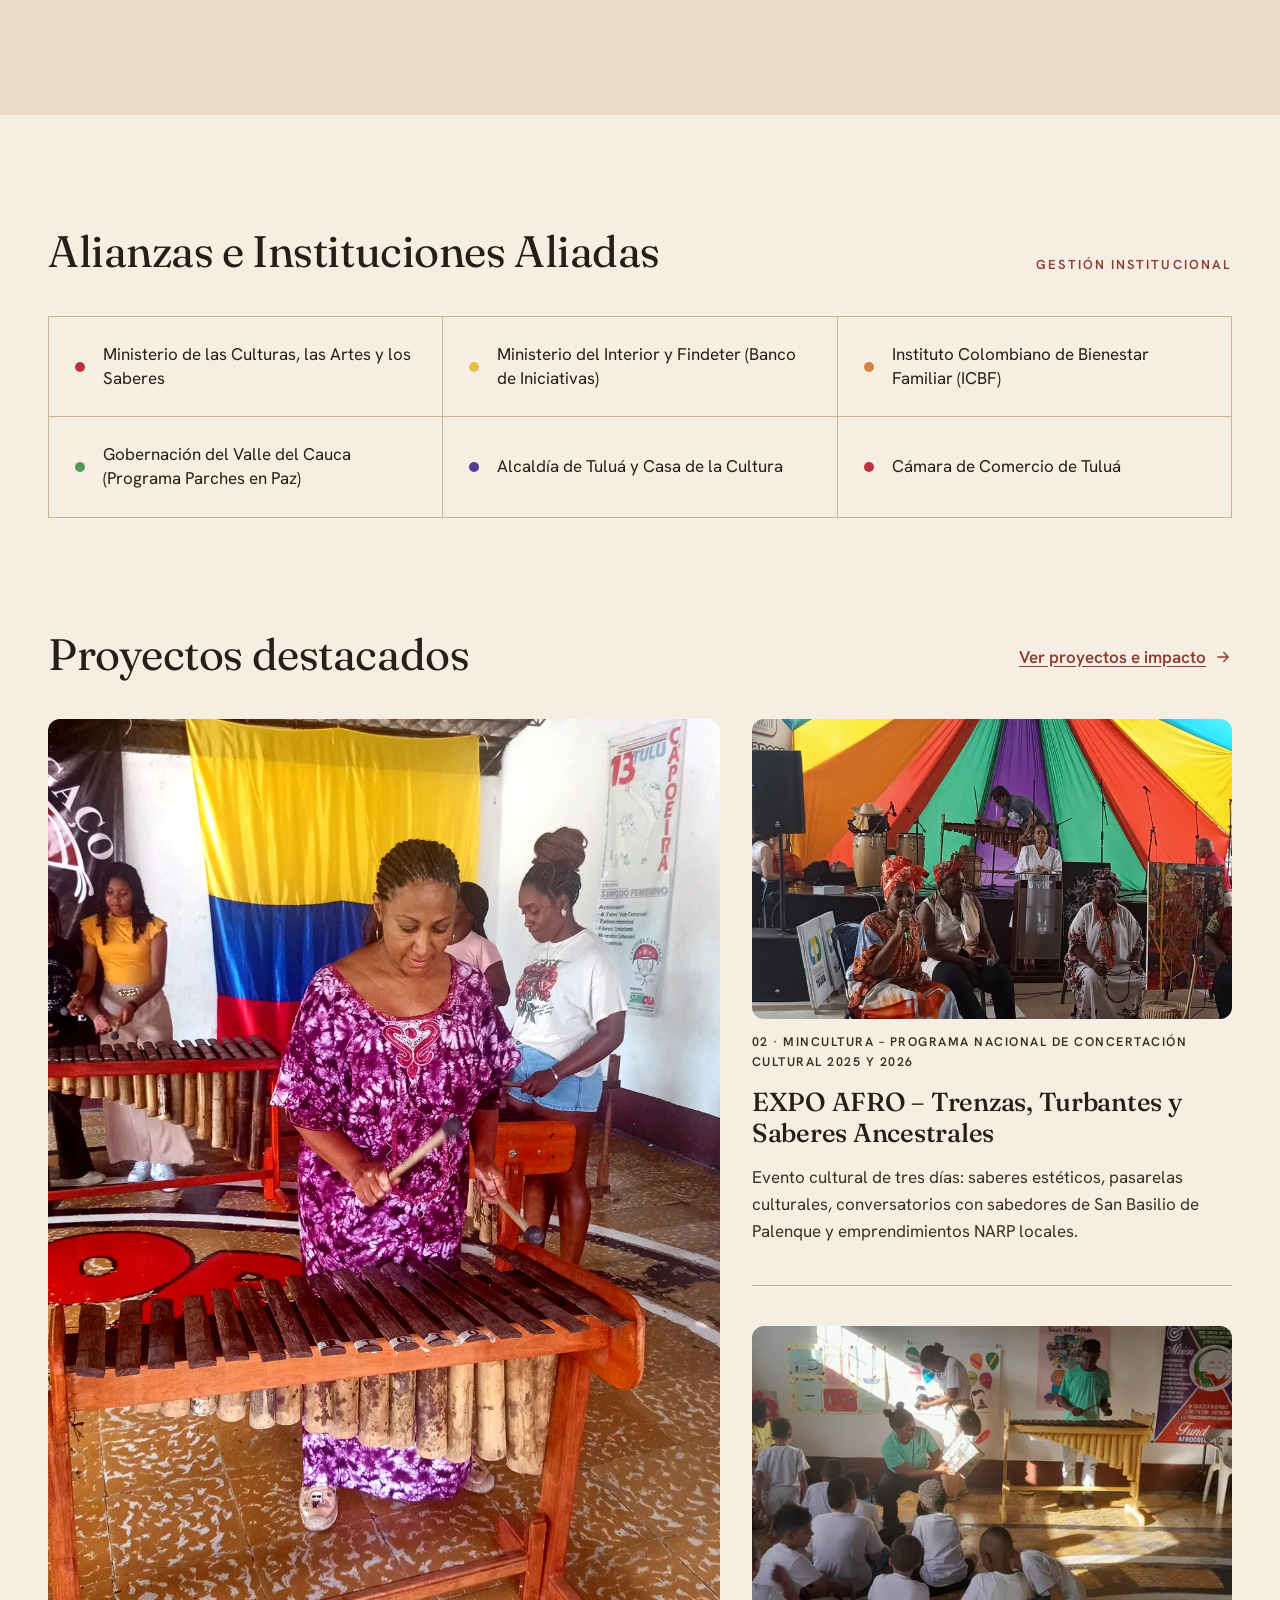
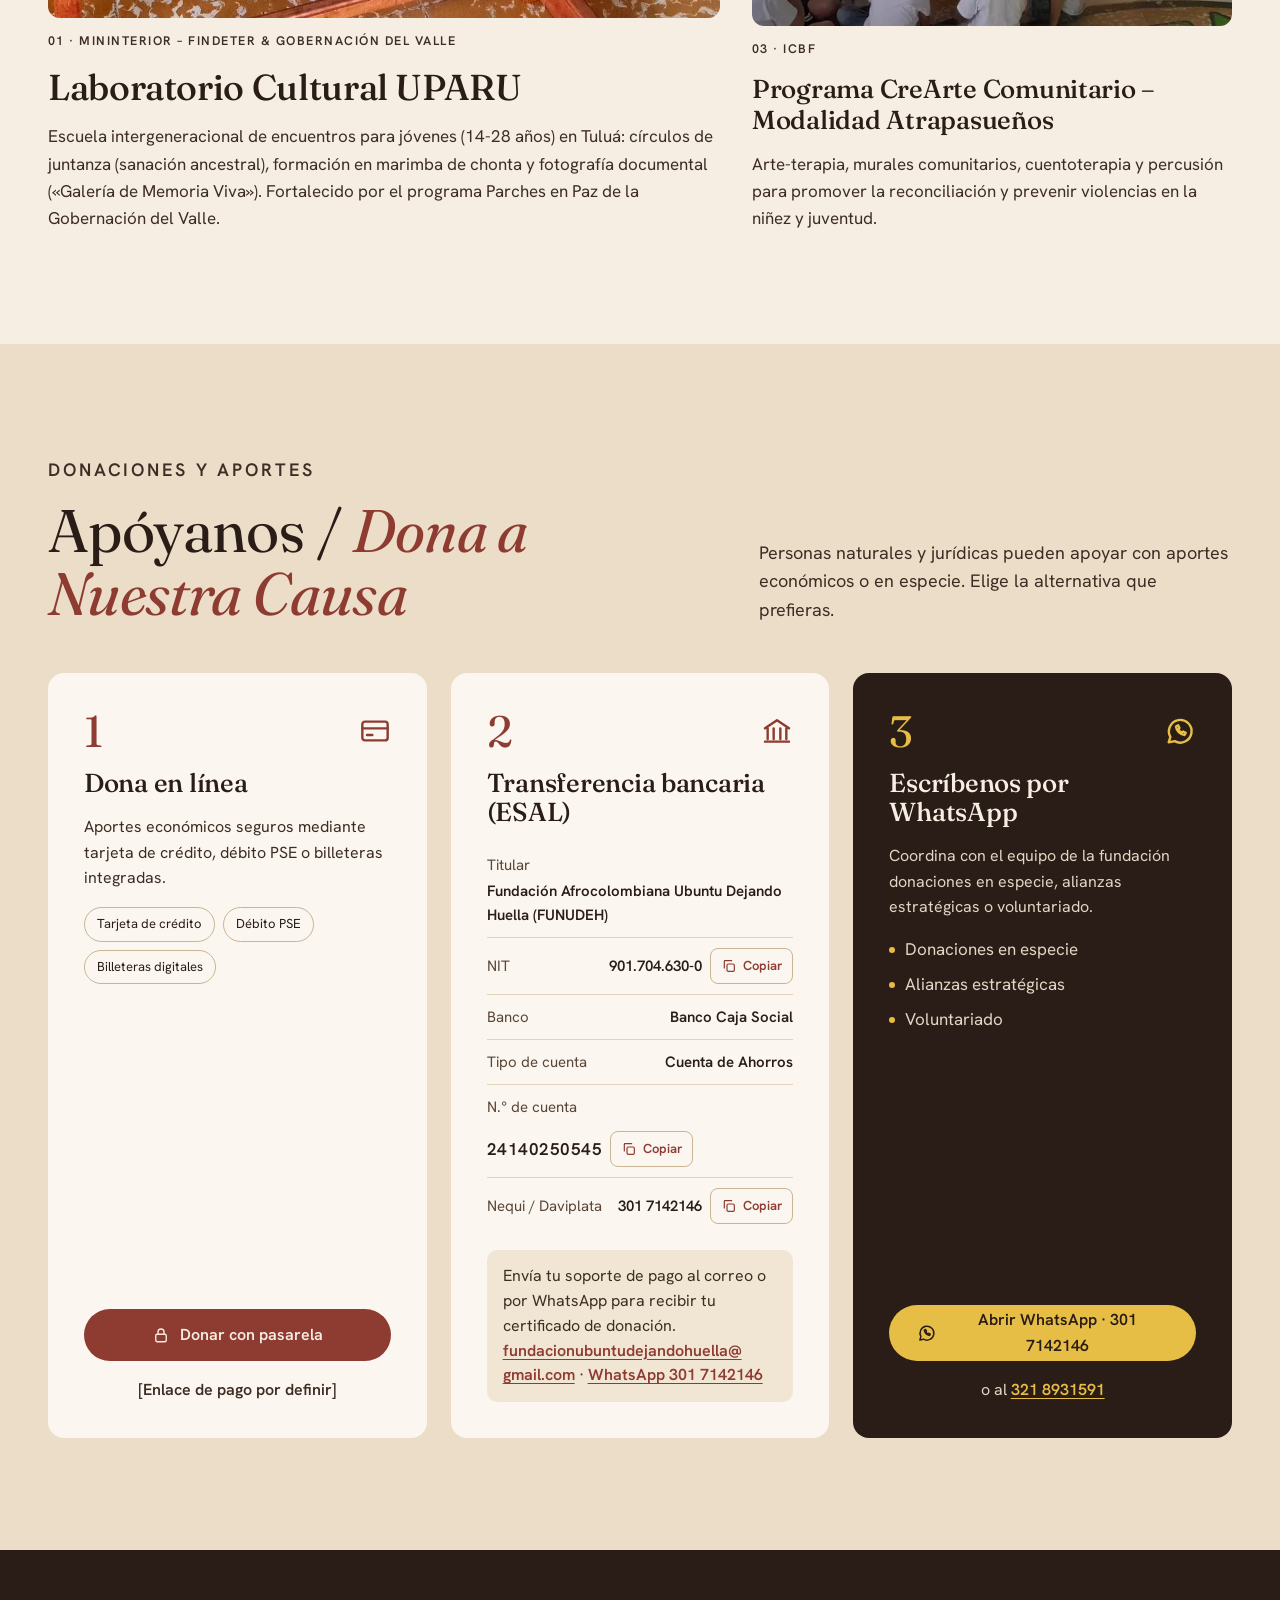
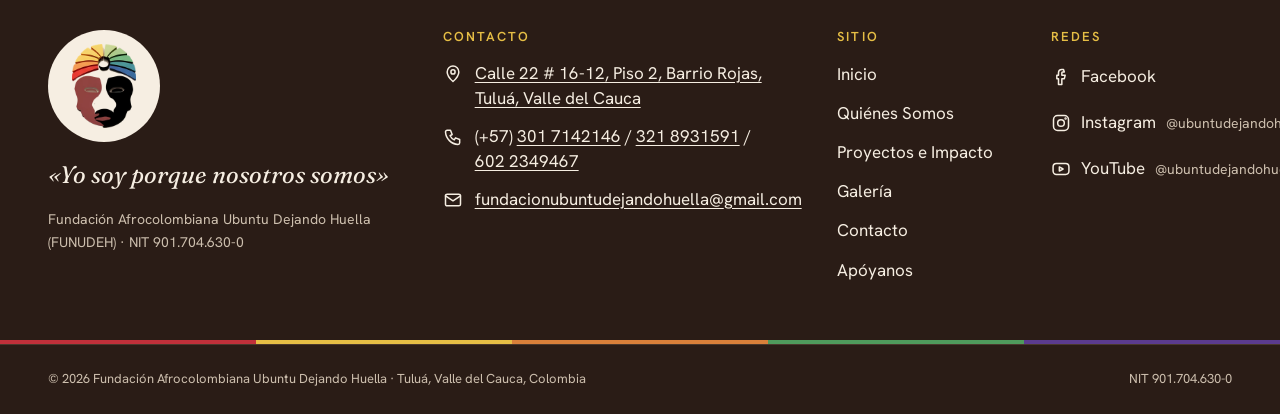
==== commit 37d6787e: "Fotos nuevas: exposición Hilos de libertad y Laboratorio UPARU - Portada: retrato de la exposición H" ====
--- a/index.html
+++ b/index.html
@@ -27,8 +27,8 @@
   <link rel="preconnect" href="https://fonts.gstatic.com" crossorigin>
   <link rel="stylesheet" href="https://fonts.googleapis.com/css2?family=Fraunces:ital,opsz,wght@0,9..144,300..600;1,9..144,300..500&amp;family=Hanken+Grotesk:wght@400;500;600;700&amp;display=swap">
   <!-- Carga prioritaria de la foto principal. Si cambias la foto del hero en contenido.js, cambia también esta línea. -->
-  <link rel="preload" as="image" type="image/webp" href="imagenes/inicio-hero.webp"
-        imagesrcset="imagenes/inicio-hero-600.webp 600w, imagenes/inicio-hero-900.webp 900w, imagenes/inicio-hero-1200.webp 1200w, imagenes/inicio-hero-1600.webp 1600w, imagenes/inicio-hero.webp 1920w"
+  <link rel="preload" as="image" type="image/webp" href="imagenes/inicio-hero-hilos.webp"
+        imagesrcset="imagenes/inicio-hero-hilos-600.webp 600w, imagenes/inicio-hero-hilos-900.webp 900w, imagenes/inicio-hero-hilos-1200.webp 1200w, imagenes/inicio-hero-hilos-1600.webp 1600w, imagenes/inicio-hero-hilos-1920.webp 1920w, imagenes/inicio-hero-hilos.webp 2560w"
         imagesizes="100vw" fetchpriority="high">
   <link rel="stylesheet" href="css/estilos.css">
 </head>
